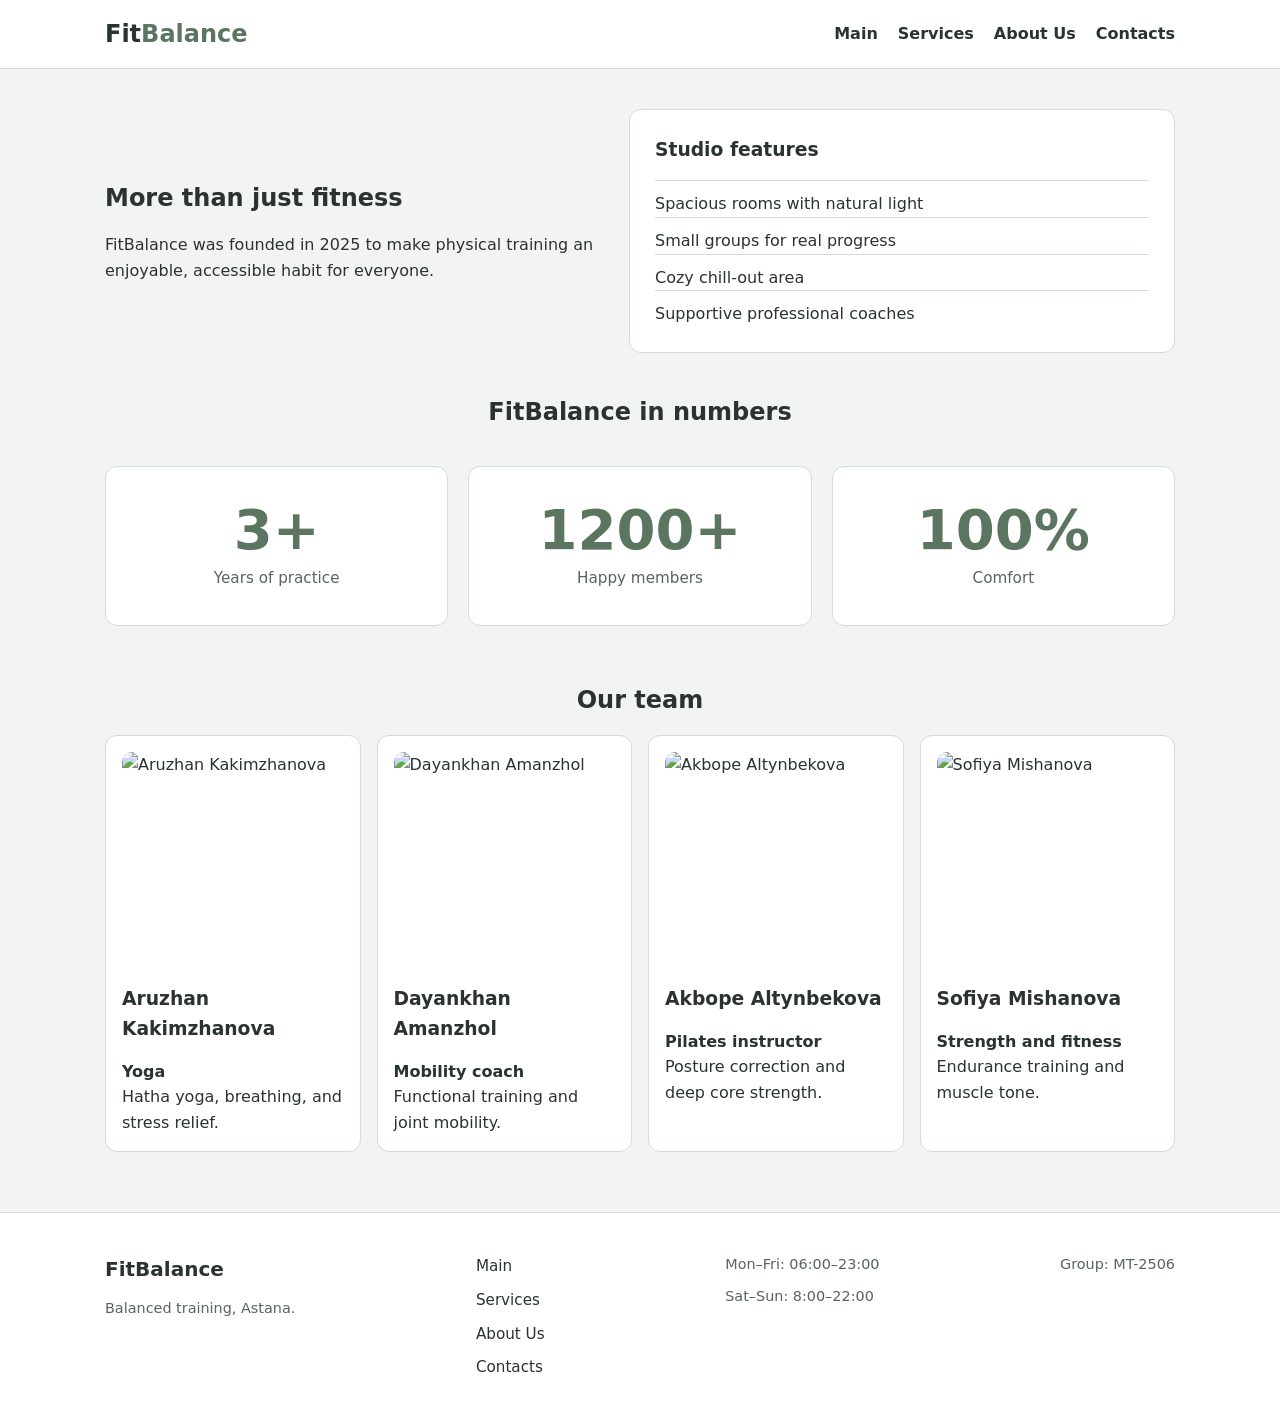
==== group project/about.html @ 88613482 "PLEASE UPDATE YOUR FILES FROM GITHUB" ====
<!DOCTYPE html>
<html lang="en">
<head>
  <meta charset="UTF-8">
  <meta name="viewport" content="width=device-width, initial-scale=1.0">
  <title>About</title>
  <link rel="stylesheet" href="css/style.css">
  <link rel="stylesheet" href="css/responsive.css">
</head>
<body>

  <header>
    <div class="container nav-container">
      <a href="index.html" class="logo">Fit<span>Balance</span></a>
      <ul class="nav-links">
        <li><a href="index.html">Main</a></li>
        <li><a href="services.html">Services</a></li>
        <li><a href="about.html" class="active">About Us</a></li>
        <li><a href="contact.html">Contacts</a></li>
      </ul>
    </div>
  </header>

  <main class="container">
    <section class="hero-grid">
      <div>
        <h1>More than just fitness</h1>
        <p>FitBalance was founded in 2025 to make physical training an enjoyable, accessible habit for everyone.</p>
      </div>
      <div class="card">
        <h3>Studio features</h3>
        <ul>
          <li>Spacious rooms with natural light</li>
          <li>Small groups for real progress</li>
          <li>Cozy chill-out area</li>
          <li>Supportive professional coaches</li>
        </ul>
      </div>
    </section>

    <section>
      <h2>FitBalance in numbers</h2>
      <div class="stats-grid">
        <div class="card">
          <span class="stat-number">3+</span>
          <p>Years of practice</p>
        </div>
        <div class="card">
          <span class="stat-number">1200+</span>
          <p>Happy members</p>
        </div>
        <div class="card">
          <span class="stat-number">100%</span>
          <p>Comfort</p>
        </div>
      </div>
    </section>

    <section>
      <h2>Our team</h2>
      <div class="grid">
        <article class="card">
          <img src="images/aruzhan.jpg" alt="Aruzhan Kakimzhanova" class="img">
          <h3>Aruzhan Kakimzhanova</h3>
          <p><b>Yoga</b></p>
          <p>Hatha yoga, breathing, and stress relief.</p>
        </article>

        <article class="card">
          <img src="images/dayankhan.jpg" alt="Dayankhan Amanzhol" class="img">
          <h3>Dayankhan Amanzhol</h3>
          <p><b>Mobility coach</b></p>
          <p>Functional training and joint mobility.</p>
        </article>

        <article class="card">
          <img src="images/akbope.jpg" alt="Akbope Altynbekova" class="img">
          <h3>Akbope Altynbekova</h3>
          <p><b>Pilates instructor</b></p>
          <p>Posture correction and deep core strength.</p>
        </article>

        <article class="card">
          <img src="images/sofiya.jpg" alt="Sofiya Mishanova" class="img">
          <h3>Sofiya Mishanova</h3>
          <p><b>Strength and fitness</b></p>
          <p>Endurance training and muscle tone.</p>
        </article>
      </div>
    </section>
  </main>

  <footer class="site-footer">
    <div class="site-footer__inner container">
      <div class="site-footer__brand">
        <div class="logo">FitBalance</div>
        <p>Balanced training, Astana.</p>
      </div>

      <div class="site-footer__nav">
        <ul class="nav-links">
          <li><a href="index.html">Main</a></li>
          <li><a href="services.html">Services</a></li>
          <li><a href="about.html" class="active">About Us</a></li>
          <li><a href="contact.html">Contacts</a></li>
        </ul>
      </div>

      <div class="site-footer__hours">
        <p>Mon–Fri: 06:00–23:00</p>
        <p>Sat–Sun: 8:00–22:00</p>
      </div>

      <div class="site-footer__info">
        <p>Group: MT-2506</p>
      </div>
    </div>
  </footer>

</body>
</html>
---- group project/css/style.css ----
:root {
  --primary-green: #5c7561;
  --dark-text: #2B332E;
  --muted-text: #5B635D;
  --light-bg: #F2F4F2;
  --border-color: #D1DDD5;
  --white: #FFFFFF;
  --accent-pink: #f3bac5;
  
  --space-xs: 0.5rem;
  --space-sm: 1rem;
  --space-md: 1.5rem;
  --space-lg: 2rem;
  --space-xl: 3rem;

  --radius-sm: 8px;
  --radius-md: 12px;
  --transition: all 0.3s ease;
  --shadow-hover: 0 4px 12px rgba(0, 0, 0, 0.1);
}

* {
  box-sizing: border-box;
  margin: 0;
  padding: 0;
}

body {
  font-family: system-ui, -apple-system, BlinkMacSystemFont, 'Segoe UI', Roboto, sans-serif;
  background: var(--light-bg);
  color: var(--dark-text);
  line-height: 1.6;
}

.container, main {
  max-width: 1100px;
  margin: 0 auto;
  padding: 0 15px;
}

main {
  margin: 30px auto;
}

section {
  margin-top: 40px;
}

h1, h2, h3 {
  margin-bottom: 15px;
  color: var(--dark-text);
}

h2 {
  text-align: center;
}

.active, .logo span, .stat-number, .hero-number, .hero-label, .section-label {
  color: var(--primary-green);
}

.hero-label, .section-label {
  font-size: 12px;
  font-weight: bold;
}

.section-desc {
  color: var(--muted-text);
  margin-bottom: var(--space-md);
  font-size: 0.95rem;
}

.center-button, .section-heading {
  text-align: center;
  margin: 30px 0;
}

.btn {
  display: inline-block;
  padding: 10px 20px;
  border-radius: var(--radius-sm);
  text-decoration: none;
  font-weight: bold;
  margin-top: 10px;
  transition: var(--transition);
}

.btn-primary {
  background: var(--primary-green);
  color: var(--white);
}

.btn-primary:hover {
  opacity: 0.9;
  transform: translateY(-2px);
}

.btn-secondary, .btn-light {
  background: var(--white);
  color: var(--dark-text);
  border: 1px solid var(--border-color);
}

.btn-secondary:hover, .btn-light:hover {
  background: var(--light-bg);
}

.sr-only {
  position: absolute;
  width: 1px;
  height: 1px;
  padding: 0;
  margin: -1px;
  overflow: hidden;
  clip: rect(0, 0, 0, 0);
  white-space: nowrap;
  border: 0;
}

header {
  background: var(--white);
  border-bottom: 1px solid var(--border-color);
  padding: 15px 0;
}

.nav-container,
.site-header__inner {
  display: flex;
  justify-content: space-between;
  align-items: center;
}

.logo {
  font-size: 24px;
  font-weight: bold;
  text-decoration: none;
  color: var(--dark-text);
}

.nav-links,
.main-nav__list {
  display: flex;
  list-style: none;
  gap: 20px;
  margin: 0;
  padding: 0;
}

.nav-links a,
.main-nav__list a {
  text-decoration: none;
  color: var(--dark-text);
  font-weight: bold;
  transition: var(--transition);
}

.nav-links a:hover,
.main-nav__list a:hover {
  color: var(--primary-green);
}

main .grid,
.catalog__grid,
.grid,
.trainers-grid,
.programs-grid {
  display: grid;
  grid-template-columns: repeat(4, 1fr);
  gap: 16px;
}

.grid-gallery, 
.faq-grid {
  display: grid;
  grid-template-columns: repeat(3, 1fr);
  gap: 20px;
}

.hero-grid, .cta-content {
  display: flex;
  justify-content: space-between;
  align-items: center;
  gap: 30px;
}

.hero-grid > div {
  flex: 1;
}

.hero-grid > div:last-child {
  background: var(--white);
  padding: 25px;
  border-radius: var(--radius-md);
  border: 1px solid var(--border-color);
  text-align: left;
}

.about-content {
  display: flex;
  align-items: center;
  gap: 30px;
}

.about-text {
  flex: 1;
  text-align: left;
}

.about-image {
  flex: 0 0 350px;
}

.stats-grid {
  display: grid;
  grid-template-columns: repeat(3, 1fr);
  gap: 20px;
  margin: 25px 0 45px;
  text-align: center;
}

.stats-grid .card,
.stats-grid > div {
  background: var(--white);
  border: 1px solid var(--border-color);
  border-radius: var(--radius-md);
  padding: 24px 16px;
  display: flex;
  flex-direction: column;
  justify-content: center;
  align-items: center;
  min-height: 110px;
}

.stat-number, .hero-number {
  font-size: 32px;
  font-weight: 800;
  color: var(--dark-text);
  line-height: 1.1;
  margin-bottom: 6px;
}

.stats-grid p, .stats-grid span {
  font-size: 13px;
  color: var(--muted-text);
  margin: 0;
}

.card {
  background: var(--white);
  padding: 16px;
  border-radius: var(--radius-md);
  border: 1px solid var(--border-color);
  display: flex;
  flex-direction: column;
  justify-content: flex-start;
  transition: var(--transition);
}

.card h2, .card h3, .card p, .card .card__coach, .card .card__meta {
  text-align: left;
}

.card ul {
  list-style: none;
}

.card li {
  padding-top: 10px;
  border-top: 1px solid var(--border-color);
}

.card img, .img {
  width: 100%;
  height: 220px;
  object-fit: cover;
  object-position: center;
  border-radius: 10px;
  margin-bottom: 12px;
}

.program-card {
  background: var(--white);
  padding: var(--space-md);
  border-radius: var(--radius-md);
  border: 1px solid var(--border-color);
  border-top: 4px solid var(--primary-green);
  text-align: left;
  transition: var(--transition);
}

.program-card:hover {
  border-top-color: var(--accent-pink);
  transform: translateY(-4px);
  box-shadow: var(--shadow-hover);
}

.program-card h3 {
  color: var(--primary-green);
  font-size: 1.15rem;
  margin-bottom: var(--space-xs);
}

.program-card p {
  color: var(--muted-text);
  font-size: 0.95rem;
}

.gallery-card {
  background: var(--white);
  border-radius: var(--radius-md);
  border: 1px solid var(--border-color);
  padding: 0;
  overflow: hidden;
  transition: var(--transition);
}

.gallery-card:hover {
  transform: translateY(-6px);
  box-shadow: var(--shadow-hover);
  border-color: var(--primary-green);                      
}

.gallery-card img {
  width: 100%;
  height: 220px;
  object-fit: cover;
  display: block;
}

.card-content {
  padding: 15px;
}

.faq-card {
  background: var(--white);
  padding: var(--space-md);
  border-radius: var(--radius-md);
  border: 1px solid var(--border-color);
  border-left: 4px solid var(--primary-green);
  text-align: left;
}

.faq-card h3 {
  color: var(--primary-green);
  font-size: 1.1rem;
  margin-bottom: var(--space-xs);
}

.faq-card p {
  color: var(--muted-text);
  font-size: 0.95rem;
}

.cta {
  background: var(--primary-green);
  color: var(--white);
  padding: 30px;
  border-radius: var(--radius-md);
}

.cta h2, .cta p, .cta .section-label {
  color: var(--white);
}

.schedule__scroll {
  overflow-x: auto;
  border: 1px solid var(--border-color);
  border-radius: var(--radius-md);
  background: var(--white);
  margin-top: 1rem;
}

.schedule__grid {
  width: 100%;
  border-collapse: collapse;
}

.schedule__grid th, .schedule__grid td {
  padding: 12px 16px;
  text-align: left;
  border-bottom: 1px solid var(--border-color);
}

.schedule__grid thead th {
  background: var(--dark-text);
  color: var(--white);
}

.contact-section {
  margin-bottom: var(--space-xl);
}

.flex-contact-container {
  display: flex;
  gap: 30px;
  align-items: flex-start;
}

.info-card, .form-card {
  flex: 1;
  background: var(--white);
  padding: var(--space-lg);
  border-radius: var(--radius-md);
  border: 1px solid var(--border-color);
  text-align: left;
}

.info-card {
  border-top: 6px solid var(--primary-green);
}

.form-card {
  flex: 1.5;
  border-top: 6px solid var(--accent-pink);
}

.info-card h2, .form-card h2 {
  color: var(--primary-green);
  font-size: 1.8rem;
  margin-bottom: var(--space-xs);
}

.info-group {
  margin-top: 15px;
  margin-bottom: var(--space-md);
}

.info-group h3 {
  font-size: 1.05rem;
  color: var(--primary-green);
  margin-bottom: 0.3rem;
}

.info-group p {
  color: var(--dark-text);
  font-size: 0.95rem;
}

.social-links {
  display: flex;
  flex-wrap: wrap;
  gap: 10px;
  margin-top: 10px;
}

.social-btn {
  display: inline-block;
  padding: 8px 14px;
  border-radius: var(--radius-sm);
  text-decoration: none;
  font-size: 13px;
  font-weight: bold;
  color: var(--white);
  transition: var(--transition);
}

.social-btn.whatsapp { background-color: #85dcb0; }
.social-btn.telegram { background-color: #80c0e8; }
.social-btn.instagram { background-color: #e59bb0; }

.social-btn:hover, .social-btn:focus {
  opacity: 0.85;
  transform: translateY(-2px);
  outline: none;
}

.booking-form {
  display: flex;
  flex-direction: column;
  gap: 15px;
  margin-top: 15px;
}

.form-row {
  display: flex;
  gap: 15px;
}

.form-group {
  flex: 1;
  display: flex;
  flex-direction: column;
  gap: 5px;
}

.form-group label {
  font-size: 13px;
  font-weight: bold;
  color: var(--dark-text);
}

.form-group input,
.form-group select,
.form-group textarea {
  width: 100%;
  padding: 10px 12px;
  border-radius: var(--radius-sm);
  border: 1px solid var(--border-color);
  background: var(--white);
  font-family: inherit;
  font-size: 14px;
  color: var(--dark-text);
  transition: var(--transition);
}

.form-group input:focus,
.form-group select:focus,
.form-group textarea:focus {
  outline: none;
  border-color: var(--primary-green);
  box-shadow: 0 0 0 3px rgba(74, 93, 78, 0.2);
}

textarea {
  resize: vertical;
}

.btn-submit {
  padding: 12px var(--space-lg);
  border-radius: var(--radius-sm);
  border: none;
  font-weight: bold;
  cursor: pointer;
  margin-top: 10px;
  background: var(--primary-green);
  color: var(--white);
  transition: var(--transition);
  align-self: flex-start;
}

.btn-submit:hover, .btn-submit:focus {
  background-color: var(--accent-pink);
  box-shadow: var(--shadow-hover);
  outline: none;
}

.site-footer {
  background-color: var(--white);
  border-top: 1px solid var(--border-color);
  padding-top: 2.5rem;
  margin-top: 60px;
}

.site-footer__inner {
  max-width: 1100px;
  margin: 0 auto;
  padding: 0 15px 1.5rem;
  display: flex;
  justify-content: space-between;
  align-items: flex-start;
  text-align: left;
  gap: 30px;
  flex-wrap: wrap;
}

.site-footer__brand,
.site-footer__nav,
.site-footer__hours,
.site-footer__info {
  display: flex;
  flex-direction: column;
  gap: 8px;
}

.site-footer__brand .logo {
  font-size: 1.25rem;
  font-weight: bold;
  margin-bottom: 0.25rem;
}

.site-footer__brand p,
.site-footer__hours p,
.site-footer p {
  margin: 0;
  font-size: 0.9rem;
  color: var(--muted-text);
}

.site-footer__nav ul {
  list-style: none;
  padding: 0;
  margin: 0;
  display: flex;
  flex-direction: column;
  gap: 0.5rem;
}

.site-footer a {
  text-decoration: none;
  color: var(--dark-text);
  font-size: 0.95rem;
  font-weight: 500;
  transition: var(--transition);
}

.site-footer a:hover {
  color: var(--primary-green);
  text-decoration: underline;
}

.group-tag {
  font-weight: 600;
  color: var(--accent-pink);
}

.site-footer__copy {
  text-align: center;
  font-size: 0.85rem;
  color: var(--muted-text);
  border-top: 1px solid var(--border-color);
  padding: 1rem 15px;
  margin: 0;
}


.section-desc {
  text-align: center !important;
  margin-left: auto !important;
  margin-right: auto !important;
  max-width: 700px; 
}

.section-heading {
  text-align: center;
  display: flex;
  flex-direction: column;
  align-items: center;
}

.page-title,
.gallery-section,
.extra-sections,
.faq-section {
  text-align: center;
}


.subtitle {
  text-align: center !important;
  margin: 0 auto 30px auto !important; 
  max-width: 600px;
  font-size: 0.95rem;
  line-height: 1.5;
  color: var(--muted-text, #5B635D);
}

.banner {
  background: none;
  background-color: transparent;
  padding: 0;
  border: none;
  box-shadow: none;
  margin: 20px 0 30px 0;
  width: 100%;
}

.banner img {
  width: 100%;
  height: auto;
  max-height: 380px;
  object-fit: cover;
  object-position: center;
  border-radius: var(--radius-md, 12px);
  display: block;
}

.about-content {
  display: flex;
  align-items: flex-start;
  gap: 30px;
  margin: 30px 0;
}

.about-image {
  flex: 0 0 350px;
  height: 240px;
  overflow: hidden;
  border-radius: var(--radius-md);
}

.about-image img {
  width: 100%;
  height: 100%;
  object-fit: cover;
  object-position: center;
  border-radius: var(--radius-md);
  margin-bottom: 0;
}

.about-text {
  flex: 1;
  display: flex;
  flex-direction: column;
  justify-content: flex-start;
  text-align: left;
}

.about-text .section-label {
  margin-bottom: 8px;
}

.about-text h2 {
  text-align: left;
  margin-top: 0;
  margin-bottom: 12px;
}

.schedule__intro {
  text-align: center;
  margin: 40px auto 25px auto;
  max-width: 700px;
}

.schedule__intro h2 {
  font-size: 2rem;
  font-weight: 700;
  margin-bottom: 10px;
  color: var(--dark-text);
  text-align: center;
}

.schedule__intro p {
  color: var(--muted-text);
  font-size: 0.95rem;
  line-height: 1.5;
  margin: 0 auto;
}

.page-intro {
  text-align: center;
  margin: 40px auto 30px auto;
}

.page-intro__inner {
  max-width: 700px;
  margin: 0 auto;
}

.page-intro .eyebrow {
  color: var(--primary-green);
  font-size: 13px;
  font-weight: bold;
  text-transform: uppercase;
  letter-spacing: 0.5px;
  margin-bottom: 8px;
}

.page-intro h1 {
  font-size: 2.2rem;
  font-weight: 800;
  margin-bottom: 12px;
  color: var(--dark-text);
}

.page-intro__lede {
  color: var(--muted-text);
  font-size: 1rem;
  line-height: 1.5;
  margin: 0 auto;
}

.stats-grid {
  display: grid;
  grid-template-columns: repeat(3, 1fr);
  gap: 20px;
  margin: 35px 0 55px;
  text-align: center;
}

.stats-grid .card,
.stats-grid > div {
  background: var(--white);
  border: 1px solid var(--border-color);
  border-radius: var(--radius-md);
  padding: 35px 20px;
  display: flex;
  flex-direction: column;
  justify-content: center;
  align-items: center;
  min-height: 140px;
  transition: var(--transition);
}

.stats-grid .card:hover,
.stats-grid > div:hover {
  border-color: var(--primary-green);
  transform: translateY(-3px);
  box-shadow: var(--shadow-hover);
}

.stats-grid .stat-number {
  color: var(--primary-green);
  font-size: 3.5rem;
  font-weight: 800;
  line-height: 1;
  margin-bottom: 8px;
}

.stats-grid p,
.stats-grid span {
  color: var(--muted-text);
  font-size: 0.95rem;
  font-weight: 500;
  margin: 0;
}
---- group project/css/responsive.css ----
@media (max-width: 992px) {
  main .grid,
  .catalog__grid,
  .grid,
  .trainers-grid,
  .programs-grid,
  .grid-gallery,
  .faq-grid {
    grid-template-columns: repeat(2, 1fr) !important;
    gap: 16px;
  }

  .hero-grid,
  .about-content,
  .flex-contact-container,
  .cta-content {
    flex-direction: column !important;
    gap: 24px;
  }

  .about-image,
  .hero-grid > div {
    width: 100% !important;
    flex: none !important;
  }
}

@media (max-width: 600px) {
  html, body {
    overflow-x: hidden !important;
    max-width: 100vw;
  }

  .container, main {
    padding: 0 16px !important;
  }

  header {
    padding: 12px 0 !important;
  }

  .nav-container,
  .site-header__inner {
    flex-direction: column !important;
    align-items: center !important;
    gap: 12px !important;
    width: 100% !important;
  }

  .nav-links,
  .main-nav__list {
    flex-wrap: wrap !important;
    justify-content: center !important;
    gap: 8px 14px !important;
    width: 100% !important;
    padding: 0 !important;
  }

  .nav-links a,
  .main-nav__list a {
    font-size: 0.85rem !important;
  }

  .hero-grid,
  .about-content {
    display: flex !important;
    flex-direction: column !important;
    gap: 20px !important;
    width: 100% !important;
  }

  .hero-grid > div,
  .about-text,
  .about-image {
    width: 100% !important;
    max-width: 100% !important;
    box-sizing: border-box !important;
  }

  h1, .page-intro h1 {
    font-size: 1.6rem !important;
    line-height: 1.25 !important;
  }

  h2, .schedule__intro h2 {
    font-size: 1.35rem !important;
  }

  main .grid,
  .catalog__grid,
  .grid,
  .trainers-grid,
  .programs-grid,
  .grid-gallery,
  .faq-grid,
  .stats-grid {
    grid-template-columns: 1fr !important;
    gap: 16px !important;
  }

  .stats-grid .stat-number {
    font-size: 2.2rem !important;
  }

  .stats-grid .card,
  .stats-grid > div {
    padding: 20px 12px !important;
    min-height: auto !important;
  }

  .schedule__scroll {
    overflow-x: auto !important;
    -webkit-overflow-scrolling: touch;
    margin: 0 -16px !important;
    border-radius: 0 !important;
    border-left: none !important;
    border-right: none !important;
  }

  .schedule__grid {
    min-width: 500px !important;
  }

  .form-row {
    flex-direction: column !important;
    gap: 12px !important;
  }

  .btn, .btn-submit {
    width: 100% !important;
    text-align: center !important;
    box-sizing: border-box !important;
  }

  .site-footer__inner {
    flex-direction: column !important;
    gap: 20px !important;
    text-align: center !important;
  }

  .site-footer__brand,
  .site-footer__nav,
  .site-footer__hours,
  .site-footer__info {
    align-items: center !important;
  }
}
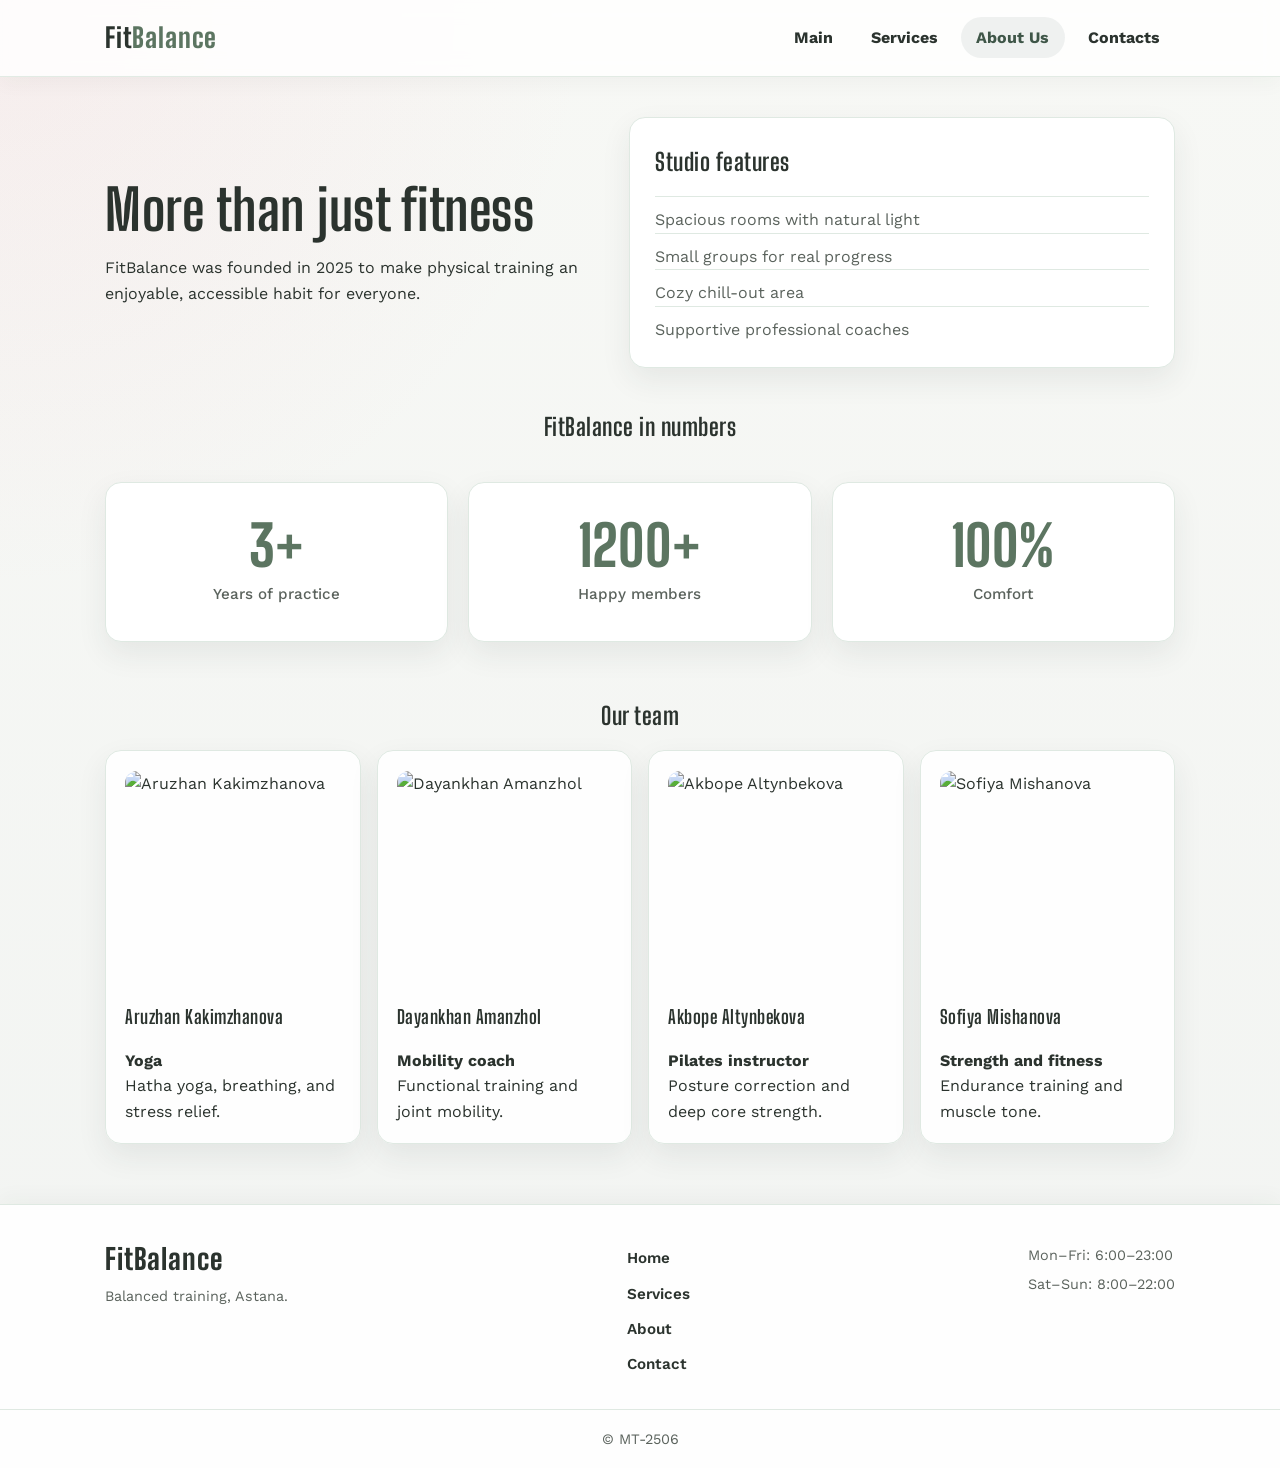
==== commit 1ae17d7f: "поиспрвляла css, добавила выдвижные плашки на вопрос ответ, поправила адаптивность и подвал/меню, по" ====
--- a/group project/about.html
+++ b/group project/about.html
@@ -12,12 +12,14 @@
   <header>
     <div class="container nav-container">
       <a href="index.html" class="logo">Fit<span>Balance</span></a>
-      <ul class="nav-links">
-        <li><a href="index.html">Main</a></li>
-        <li><a href="services.html">Services</a></li>
-        <li><a href="about.html" class="active">About Us</a></li>
-        <li><a href="contact.html">Contacts</a></li>
-      </ul>
+      <nav aria-label="Main navigation">
+        <ul class="nav-links">
+          <li><a href="index.html">Main</a></li>
+          <li><a href="services.html">Services</a></li>
+          <li><a href="about.html" class="active">About Us</a></li>
+          <li><a href="contact.html">Contacts</a></li>
+        </ul>
+      </nav>
     </div>
   </header>
 
@@ -28,7 +30,7 @@
         <p>FitBalance was founded in 2025 to make physical training an enjoyable, accessible habit for everyone.</p>
       </div>
       <div class="card">
-        <h3>Studio features</h3>
+        <h2>Studio features</h2>
         <ul>
           <li>Spacious rooms with natural light</li>
           <li>Small groups for real progress</li>
@@ -90,32 +92,29 @@
     </section>
   </main>
 
-  <footer class="site-footer">
-    <div class="site-footer__inner container">
-      <div class="site-footer__brand">
-        <div class="logo">FitBalance</div>
-        <p>Balanced training, Astana.</p>
-      </div>
+ <footer class="site-footer">
+  <div class="site-footer__inner">
+    <div class="site-footer__brand">
+      <a href="index.html" class="logo">FitBalance</a>
+      <p>Balanced training, Astana.</p>
+    </div>
 
-      <div class="site-footer__nav">
-        <ul class="nav-links">
-          <li><a href="index.html">Main</a></li>
-          <li><a href="services.html">Services</a></li>
-          <li><a href="about.html" class="active">About Us</a></li>
-          <li><a href="contact.html">Contacts</a></li>
-        </ul>
-      </div>
+    <nav class="site-footer__nav" aria-label="Footer Navigation">
+      <ul>
+        <li><a href="index.html">Home</a></li>
+        <li><a href="services.html">Services</a></li>
+        <li><a href="about.html">About</a></li>
+        <li><a href="contact.html">Contact</a></li>
+      </ul>
+    </nav>
 
-      <div class="site-footer__hours">
-        <p>Mon–Fri: 06:00–23:00</p>
-        <p>Sat–Sun: 8:00–22:00</p>
-      </div>
+    <div class="site-footer__hours">
+      <p>Mon–Fri: 6:00–23:00</p>
+      <p>Sat–Sun: 8:00–22:00</p>
+    </div>
+  </div>
 
-      <div class="site-footer__info">
-        <p>Group: MT-2506</p>
-      </div>
-    </div>
-  </footer>
-
+  <p class="site-footer__copy">&copy; MT-2506 </p>
+</footer>
 </body>
 </html>
--- a/group project/css/style.css
+++ b/group project/css/style.css
@@ -1,22 +1,32 @@
+@import url('https://fonts.googleapis.com/css2?family=Big+Shoulders+Display:wght@600;700;800&family=Work+Sans:wght@400;500;600&display=swap');
+
 :root {
   --primary-green: #5c7561;
+  --primary-green-dark: #3f5648;
   --dark-text: #2B332E;
   --muted-text: #5B635D;
   --light-bg: #F2F4F2;
-  --border-color: #D1DDD5;
+  --soft-bg: #f7f8f5;
+  --border-color: #dfe9e2;
   --white: #FFFFFF;
   --accent-pink: #f3bac5;
-  
+  --accent-pink-deep: #e799ab;
+
   --space-xs: 0.5rem;
   --space-sm: 1rem;
   --space-md: 1.5rem;
   --space-lg: 2rem;
   --space-xl: 3rem;
 
-  --radius-sm: 8px;
-  --radius-md: 12px;
+  --radius-sm: 10px;
+  --radius-md: 16px;
+  --radius-lg: 24px;
   --transition: all 0.3s ease;
-  --shadow-hover: 0 4px 12px rgba(0, 0, 0, 0.1);
+  --shadow-soft: 0 12px 30px rgba(43, 51, 46, 0.08);
+  --shadow-hover: 0 16px 32px rgba(43, 51, 46, 0.12);
+
+  --font-heading: 'Big Shoulders Display', cursive, sans-serif;
+  --font-body: 'Work Sans', sans-serif;
 }
 
 * {
@@ -25,11 +35,19 @@
   padding: 0;
 }
 
+html {
+  scroll-behavior: smooth;
+}
+
 body {
-  font-family: system-ui, -apple-system, BlinkMacSystemFont, 'Segoe UI', Roboto, sans-serif;
-  background: var(--light-bg);
+  font-family: var(--font-body);
+  background:
+    radial-gradient(circle at top left, rgba(243, 186, 197, 0.18), transparent 30%),
+    linear-gradient(180deg, var(--soft-bg) 0%, var(--light-bg) 100%);
   color: var(--dark-text);
   line-height: 1.6;
+  -webkit-font-smoothing: antialiased;
+  text-rendering: optimizeLegibility;
 }
 
 .container, main {
@@ -46,9 +64,16 @@
   margin-top: 40px;
 }
 
-h1, h2, h3 {
+h1, h2, h3, h4, h5, h6 {
+  font-family: var(--font-heading);
+  letter-spacing: 0.5px;
   margin-bottom: 15px;
   color: var(--dark-text);
+}
+
+h1 {
+  font-size: clamp(2rem, 5vw, 3.5rem);
+  line-height: 1.1;
 }
 
 h2 {
@@ -77,32 +102,39 @@
 
 .btn {
   display: inline-block;
-  padding: 10px 20px;
-  border-radius: var(--radius-sm);
+  padding: 0.85rem 1.55rem;
+  border-radius: 999px;
   text-decoration: none;
-  font-weight: bold;
+  font-weight: 700;
   margin-top: 10px;
   transition: var(--transition);
+  letter-spacing: 0.02em;
+  box-shadow: 0 8px 18px rgba(92, 117, 97, 0.12);
 }
 
 .btn-primary {
-  background: var(--primary-green);
+  background: linear-gradient(135deg, var(--primary-green) 0%, var(--primary-green-dark) 100%);
   color: var(--white);
 }
 
-.btn-primary:hover {
-  opacity: 0.9;
+.btn-primary:hover,
+.btn-primary:focus {
   transform: translateY(-2px);
+  box-shadow: 0 14px 28px rgba(92, 117, 97, 0.18);
 }
 
 .btn-secondary, .btn-light {
-  background: var(--white);
-  color: var(--dark-text);
-  border: 1px solid var(--border-color);
-}
-
-.btn-secondary:hover, .btn-light:hover {
-  background: var(--light-bg);
+  background: rgba(255, 255, 255, 0.82);
+  color: var(--dark-text);
+  border: 1px solid var(--border-color);
+  backdrop-filter: blur(4px);
+}
+
+.btn-secondary:hover, .btn-light:hover,
+.btn-secondary:focus, .btn-light:focus {
+  background: var(--white);
+  border-color: var(--primary-green);
+  transform: translateY(-2px);
 }
 
 .sr-only {
@@ -118,9 +150,14 @@
 }
 
 header {
-  background: var(--white);
-  border-bottom: 1px solid var(--border-color);
-  padding: 15px 0;
+  position: sticky;
+  top: 0;
+  z-index: 20;
+  background: rgba(255, 255, 255, 0.82);
+  backdrop-filter: blur(10px);
+  border-bottom: 1px solid rgba(223, 233, 226, 0.9);
+  box-shadow: 0 8px 18px rgba(43, 51, 46, 0.03);
+  padding: 1rem 0;
 }
 
 .nav-container,
@@ -131,17 +168,23 @@
 }
 
 .logo {
-  font-size: 24px;
-  font-weight: bold;
+  font-family: var(--font-heading);
+  font-size: clamp(1.7rem, 2vw, 2.2rem);
+  font-weight: 800;
   text-decoration: none;
   color: var(--dark-text);
+  letter-spacing: 0.03em;
+}
+
+.logo span {
+  color: var(--primary-green);
 }
 
 .nav-links,
 .main-nav__list {
   display: flex;
   list-style: none;
-  gap: 20px;
+  gap: 0.5rem;
   margin: 0;
   padding: 0;
 }
@@ -150,13 +193,18 @@
 .main-nav__list a {
   text-decoration: none;
   color: var(--dark-text);
-  font-weight: bold;
-  transition: var(--transition);
+  font-weight: 700;
+  transition: var(--transition);
+  padding: 0.7rem 0.95rem;
+  border-radius: 999px;
 }
 
 .nav-links a:hover,
-.main-nav__list a:hover {
-  color: var(--primary-green);
+.main-nav__list a:hover,
+.nav-links a.active,
+.main-nav__list a.active {
+  color: var(--primary-green-dark);
+  background: rgba(92, 117, 97, 0.09);
 }
 
 main .grid,
@@ -169,6 +217,10 @@
   gap: 16px;
 }
 
+.catalog__grid {
+  grid-template-columns: repeat(3, minmax(0, 1fr));
+}
+
 .grid-gallery, 
 .faq-grid {
   display: grid;
@@ -214,7 +266,7 @@
   display: grid;
   grid-template-columns: repeat(3, 1fr);
   gap: 20px;
-  margin: 25px 0 45px;
+  margin: 35px 0 55px;
   text-align: center;
 }
 
@@ -223,37 +275,54 @@
   background: var(--white);
   border: 1px solid var(--border-color);
   border-radius: var(--radius-md);
-  padding: 24px 16px;
+  padding: 35px 20px;
   display: flex;
   flex-direction: column;
   justify-content: center;
   align-items: center;
-  min-height: 110px;
-}
-
-.stat-number, .hero-number {
-  font-size: 32px;
+  min-height: 140px;
+  transition: var(--transition);
+}
+
+.stats-grid .card:hover,
+.stats-grid > div:hover {
+  border-color: var(--primary-green);
+  transform: translateY(-3px);
+  box-shadow: var(--shadow-hover);
+}
+
+.stats-grid .stat-number {
+  font-family: var(--font-heading);
+  color: var(--primary-green);
+  font-size: 3.5rem;
   font-weight: 800;
-  color: var(--dark-text);
-  line-height: 1.1;
-  margin-bottom: 6px;
-}
-
-.stats-grid p, .stats-grid span {
-  font-size: 13px;
+  line-height: 1;
+  margin-bottom: 8px;
+}
+
+.stats-grid p,
+.stats-grid span {
   color: var(--muted-text);
+  font-size: 0.95rem;
+  font-weight: 500;
   margin: 0;
 }
 
 .card {
-  background: var(--white);
-  padding: 16px;
+  background: rgba(255, 255, 255, 0.92);
+  padding: 1.2rem;
   border-radius: var(--radius-md);
   border: 1px solid var(--border-color);
   display: flex;
   flex-direction: column;
   justify-content: flex-start;
   transition: var(--transition);
+  box-shadow: var(--shadow-soft);
+}
+
+.card:hover {
+  box-shadow: var(--shadow-hover);
+  transform: translateY(-3px);
 }
 
 .card h2, .card h3, .card p, .card .card__coach, .card .card__meta {
@@ -267,6 +336,7 @@
 .card li {
   padding-top: 10px;
   border-top: 1px solid var(--border-color);
+  color: var(--muted-text);
 }
 
 .card img, .img {
@@ -274,7 +344,7 @@
   height: 220px;
   object-fit: cover;
   object-position: center;
-  border-radius: 10px;
+  border-radius: 12px;
   margin-bottom: 12px;
 }
 
@@ -312,12 +382,13 @@
   padding: 0;
   overflow: hidden;
   transition: var(--transition);
+  box-shadow: var(--shadow-soft);
 }
 
 .gallery-card:hover {
   transform: translateY(-6px);
   box-shadow: var(--shadow-hover);
-  border-color: var(--primary-green);                      
+  border-color: var(--primary-green);
 }
 
 .gallery-card img {
@@ -340,9 +411,18 @@
   text-align: left;
 }
 
-.faq-card h3 {
+.faq-card summary {
   color: var(--primary-green);
   font-size: 1.1rem;
+  font-weight: 700;
+  cursor: pointer;
+}
+
+.faq-card summary::marker {
+  color: var(--accent-pink-deep);
+}
+
+.faq-card[open] summary {
   margin-bottom: var(--space-xs);
 }
 
@@ -351,11 +431,29 @@
   font-size: 0.95rem;
 }
 
+.demo-notice {
+  padding: var(--space-md);
+  border: 1px solid var(--primary-green);
+  border-left: 6px solid var(--primary-green);
+  border-radius: var(--radius-md);
+  background: var(--white);
+  color: var(--dark-text);
+  font-weight: 700;
+  box-shadow: var(--shadow-soft);
+}
+
+.demo-result {
+  max-width: 720px;
+  margin: 0 auto;
+  text-align: center;
+}
+
 .cta {
-  background: var(--primary-green);
+  background: linear-gradient(135deg, var(--primary-green) 0%, var(--primary-green-dark) 100%);
   color: var(--white);
-  padding: 30px;
-  border-radius: var(--radius-md);
+  padding: 2.2rem;
+  border-radius: var(--radius-lg);
+  box-shadow: 0 20px 35px rgba(92, 117, 97, 0.18);
 }
 
 .cta h2, .cta p, .cta .section-label {
@@ -382,6 +480,7 @@
 }
 
 .schedule__grid thead th {
+  font-family: var(--font-heading);
   background: var(--dark-text);
   color: var(--white);
 }
@@ -493,10 +592,10 @@
 .form-group select,
 .form-group textarea {
   width: 100%;
-  padding: 10px 12px;
-  border-radius: var(--radius-sm);
-  border: 1px solid var(--border-color);
-  background: var(--white);
+  padding: 0.9rem 0.95rem;
+  border-radius: 12px;
+  border: 1px solid var(--border-color);
+  background: var(--soft-bg);
   font-family: inherit;
   font-size: 14px;
   color: var(--dark-text);
@@ -508,7 +607,8 @@
 .form-group textarea:focus {
   outline: none;
   border-color: var(--primary-green);
-  box-shadow: 0 0 0 3px rgba(74, 93, 78, 0.2);
+  box-shadow: 0 0 0 4px rgba(92, 117, 97, 0.12);
+  background: var(--white);
 }
 
 textarea {
@@ -516,35 +616,37 @@
 }
 
 .btn-submit {
-  padding: 12px var(--space-lg);
-  border-radius: var(--radius-sm);
+  padding: 0.9rem 1.5rem;
+  border-radius: 999px;
   border: none;
-  font-weight: bold;
+  font-weight: 700;
   cursor: pointer;
   margin-top: 10px;
-  background: var(--primary-green);
+  background: linear-gradient(135deg, var(--primary-green) 0%, var(--primary-green-dark) 100%);
   color: var(--white);
   transition: var(--transition);
   align-self: flex-start;
+  box-shadow: 0 12px 24px rgba(92, 117, 97, 0.12);
 }
 
 .btn-submit:hover, .btn-submit:focus {
-  background-color: var(--accent-pink);
+  background: linear-gradient(135deg, var(--accent-pink-deep) 0%, var(--primary-green) 100%);
   box-shadow: var(--shadow-hover);
   outline: none;
 }
 
 .site-footer {
-  background-color: var(--white);
+  background: rgba(255, 255, 255, 0.9);
   border-top: 1px solid var(--border-color);
   padding-top: 2.5rem;
   margin-top: 60px;
+  box-shadow: 0 -8px 18px rgba(43, 51, 46, 0.03);
 }
 
 .site-footer__inner {
   max-width: 1100px;
   margin: 0 auto;
-  padding: 0 15px 1.5rem;
+  padding: 0 15px 2rem;
   display: flex;
   justify-content: space-between;
   align-items: flex-start;
@@ -563,8 +665,11 @@
 }
 
 .site-footer__brand .logo {
-  font-size: 1.25rem;
-  font-weight: bold;
+  font-family: var(--font-heading);
+  font-size: 1.8rem;
+  font-weight: 800;
+  color: var(--dark-text);
+  line-height: 1;
   margin-bottom: 0.25rem;
 }
 
@@ -574,6 +679,7 @@
   margin: 0;
   font-size: 0.9rem;
   color: var(--muted-text);
+  line-height: 1.4;
 }
 
 .site-footer__nav ul {
@@ -582,20 +688,19 @@
   margin: 0;
   display: flex;
   flex-direction: column;
-  gap: 0.5rem;
+  gap: 0.6rem;
 }
 
 .site-footer a {
   text-decoration: none;
   color: var(--dark-text);
   font-size: 0.95rem;
-  font-weight: 500;
+  font-weight: 600;
   transition: var(--transition);
 }
 
 .site-footer a:hover {
   color: var(--primary-green);
-  text-decoration: underline;
 }
 
 .group-tag {
@@ -608,10 +713,9 @@
   font-size: 0.85rem;
   color: var(--muted-text);
   border-top: 1px solid var(--border-color);
-  padding: 1rem 15px;
+  padding: 1.2rem 15px;
   margin: 0;
 }
-
 
 .section-desc {
   text-align: center !important;
@@ -633,7 +737,6 @@
 .faq-section {
   text-align: center;
 }
-
 
 .subtitle {
   text-align: center !important;
@@ -652,39 +755,45 @@
   box-shadow: none;
   margin: 20px 0 30px 0;
   width: 100%;
-}
-
-.banner img {
-  width: 100%;
-  height: auto;
-  max-height: 380px;
-  object-fit: cover;
-  object-position: center;
-  border-radius: var(--radius-md, 12px);
-  display: block;
-}
-
-.about-content {
-  display: flex;
-  align-items: flex-start;
-  gap: 30px;
-  margin: 30px 0;
-}
-
-.about-image {
-  flex: 0 0 350px;
-  height: 240px;
+  min-width: 0;
+  aspect-ratio: 3 / 2;
   overflow: hidden;
   border-radius: var(--radius-md);
 }
 
+.hero-grid > div.banner {
+  background: none;
+  padding: 0;
+  border: 0;
+  border-radius: 0;
+  text-align: initial;
+}
+
+.banner img,
 .about-image img {
   width: 100%;
   height: 100%;
   object-fit: cover;
   object-position: center;
-  border-radius: var(--radius-md);
+  border: 0;
+  border-radius: var(--radius-md);
+  display: block;
   margin-bottom: 0;
+}
+
+.about-content {
+  display: flex;
+  align-items: flex-start;
+  gap: 30px;
+  margin: 30px 0;
+}
+
+.about-image {
+  flex: 1 1 0;
+  min-width: 0;
+  aspect-ratio: 3 / 2;
+  overflow: hidden;
+  border-radius: var(--radius-md);
 }
 
 .about-text {
@@ -757,49 +866,4 @@
   font-size: 1rem;
   line-height: 1.5;
   margin: 0 auto;
-}
-
-.stats-grid {
-  display: grid;
-  grid-template-columns: repeat(3, 1fr);
-  gap: 20px;
-  margin: 35px 0 55px;
-  text-align: center;
-}
-
-.stats-grid .card,
-.stats-grid > div {
-  background: var(--white);
-  border: 1px solid var(--border-color);
-  border-radius: var(--radius-md);
-  padding: 35px 20px;
-  display: flex;
-  flex-direction: column;
-  justify-content: center;
-  align-items: center;
-  min-height: 140px;
-  transition: var(--transition);
-}
-
-.stats-grid .card:hover,
-.stats-grid > div:hover {
-  border-color: var(--primary-green);
-  transform: translateY(-3px);
-  box-shadow: var(--shadow-hover);
-}
-
-.stats-grid .stat-number {
-  color: var(--primary-green);
-  font-size: 3.5rem;
-  font-weight: 800;
-  line-height: 1;
-  margin-bottom: 8px;
-}
-
-.stats-grid p,
-.stats-grid span {
-  color: var(--muted-text);
-  font-size: 0.95rem;
-  font-weight: 500;
-  margin: 0;
 }
--- a/group project/css/responsive.css
+++ b/group project/css/responsive.css
@@ -1,3 +1,18 @@
+img {
+  display: block;
+  max-width: 100%;
+}
+
+.grid > *,
+.catalog__grid > *,
+.trainers-grid > *,
+.programs-grid > *,
+.grid-gallery > *,
+.faq-grid > *,
+.stats-grid > * {
+  min-width: 0;
+}
+
 @media (max-width: 992px) {
   main .grid,
   .catalog__grid,
@@ -5,8 +20,9 @@
   .trainers-grid,
   .programs-grid,
   .grid-gallery,
-  .faq-grid {
-    grid-template-columns: repeat(2, 1fr) !important;
+  .faq-grid,
+  .stats-grid {
+    grid-template-columns: repeat(2, minmax(0, 1fr));
     gap: 16px;
   }
 
@@ -14,76 +30,69 @@
   .about-content,
   .flex-contact-container,
   .cta-content {
-    flex-direction: column !important;
+    flex-direction: column;
+    align-items: stretch;
     gap: 24px;
   }
 
-  .about-image,
-  .hero-grid > div {
-    width: 100% !important;
-    flex: none !important;
+  .hero-grid > div,
+  .about-image {
+    width: 100%;
+    max-width: 100%;
+    min-width: 0;
+    flex: 1 1 auto;
   }
 }
 
 @media (max-width: 600px) {
-  html, body {
-    overflow-x: hidden !important;
-    max-width: 100vw;
-  }
-
-  .container, main {
-    padding: 0 16px !important;
+  .container,
+  main {
+    padding-inline: 16px;
   }
 
   header {
-    padding: 12px 0 !important;
+    padding: 12px 0;
   }
 
   .nav-container,
   .site-header__inner {
-    flex-direction: column !important;
-    align-items: center !important;
-    gap: 12px !important;
-    width: 100% !important;
+    width: 100%;
+    flex-direction: column;
+    align-items: center;
+    gap: 12px;
   }
 
   .nav-links,
   .main-nav__list {
-    flex-wrap: wrap !important;
-    justify-content: center !important;
-    gap: 8px 14px !important;
-    width: 100% !important;
-    padding: 0 !important;
+    width: 100%;
+    flex-wrap: wrap;
+    justify-content: center;
+    gap: 8px 14px;
   }
 
   .nav-links a,
   .main-nav__list a {
-    font-size: 0.85rem !important;
+    font-size: 0.85rem;
   }
 
   .hero-grid,
   .about-content {
-    display: flex !important;
-    flex-direction: column !important;
-    gap: 20px !important;
-    width: 100% !important;
+    width: 100%;
+    flex-direction: column;
+    gap: 20px;
   }
 
   .hero-grid > div,
   .about-text,
   .about-image {
-    width: 100% !important;
-    max-width: 100% !important;
-    box-sizing: border-box !important;
+    width: 100%;
+    max-width: 100%;
+    min-width: 0;
   }
 
-  h1, .page-intro h1 {
-    font-size: 1.6rem !important;
-    line-height: 1.25 !important;
-  }
-
-  h2, .schedule__intro h2 {
-    font-size: 1.35rem !important;
+  h2,
+  .schedule__intro h2 {
+    font-size: 1.35rem;
   }
 
   main .grid,
@@ -94,54 +103,54 @@
   .grid-gallery,
   .faq-grid,
   .stats-grid {
-    grid-template-columns: 1fr !important;
-    gap: 16px !important;
+    grid-template-columns: minmax(0, 1fr);
+    gap: 16px;
   }
 
   .stats-grid .stat-number {
-    font-size: 2.2rem !important;
+    font-size: 2.2rem;
   }
 
   .stats-grid .card,
   .stats-grid > div {
-    padding: 20px 12px !important;
-    min-height: auto !important;
+    min-height: auto;
+    padding: 20px 12px;
   }
 
   .schedule__scroll {
-    overflow-x: auto !important;
+    margin-inline: -16px;
+    overflow-x: auto;
     -webkit-overflow-scrolling: touch;
-    margin: 0 -16px !important;
-    border-radius: 0 !important;
-    border-left: none !important;
-    border-right: none !important;
+    border-right: 0;
+    border-left: 0;
+    border-radius: 0;
   }
 
   .schedule__grid {
-    min-width: 500px !important;
+    min-width: 500px;
   }
 
   .form-row {
-    flex-direction: column !important;
-    gap: 12px !important;
+    flex-direction: column;
+    gap: 12px;
   }
 
-  .btn, .btn-submit {
-    width: 100% !important;
-    text-align: center !important;
-    box-sizing: border-box !important;
+  .btn,
+  .btn-submit {
+    width: 100%;
+    text-align: center;
   }
 
   .site-footer__inner {
-    flex-direction: column !important;
-    gap: 20px !important;
-    text-align: center !important;
+    flex-direction: column;
+    gap: 20px;
+    text-align: center;
   }
 
   .site-footer__brand,
   .site-footer__nav,
   .site-footer__hours,
   .site-footer__info {
-    align-items: center !important;
+    align-items: center;
   }
-}+}
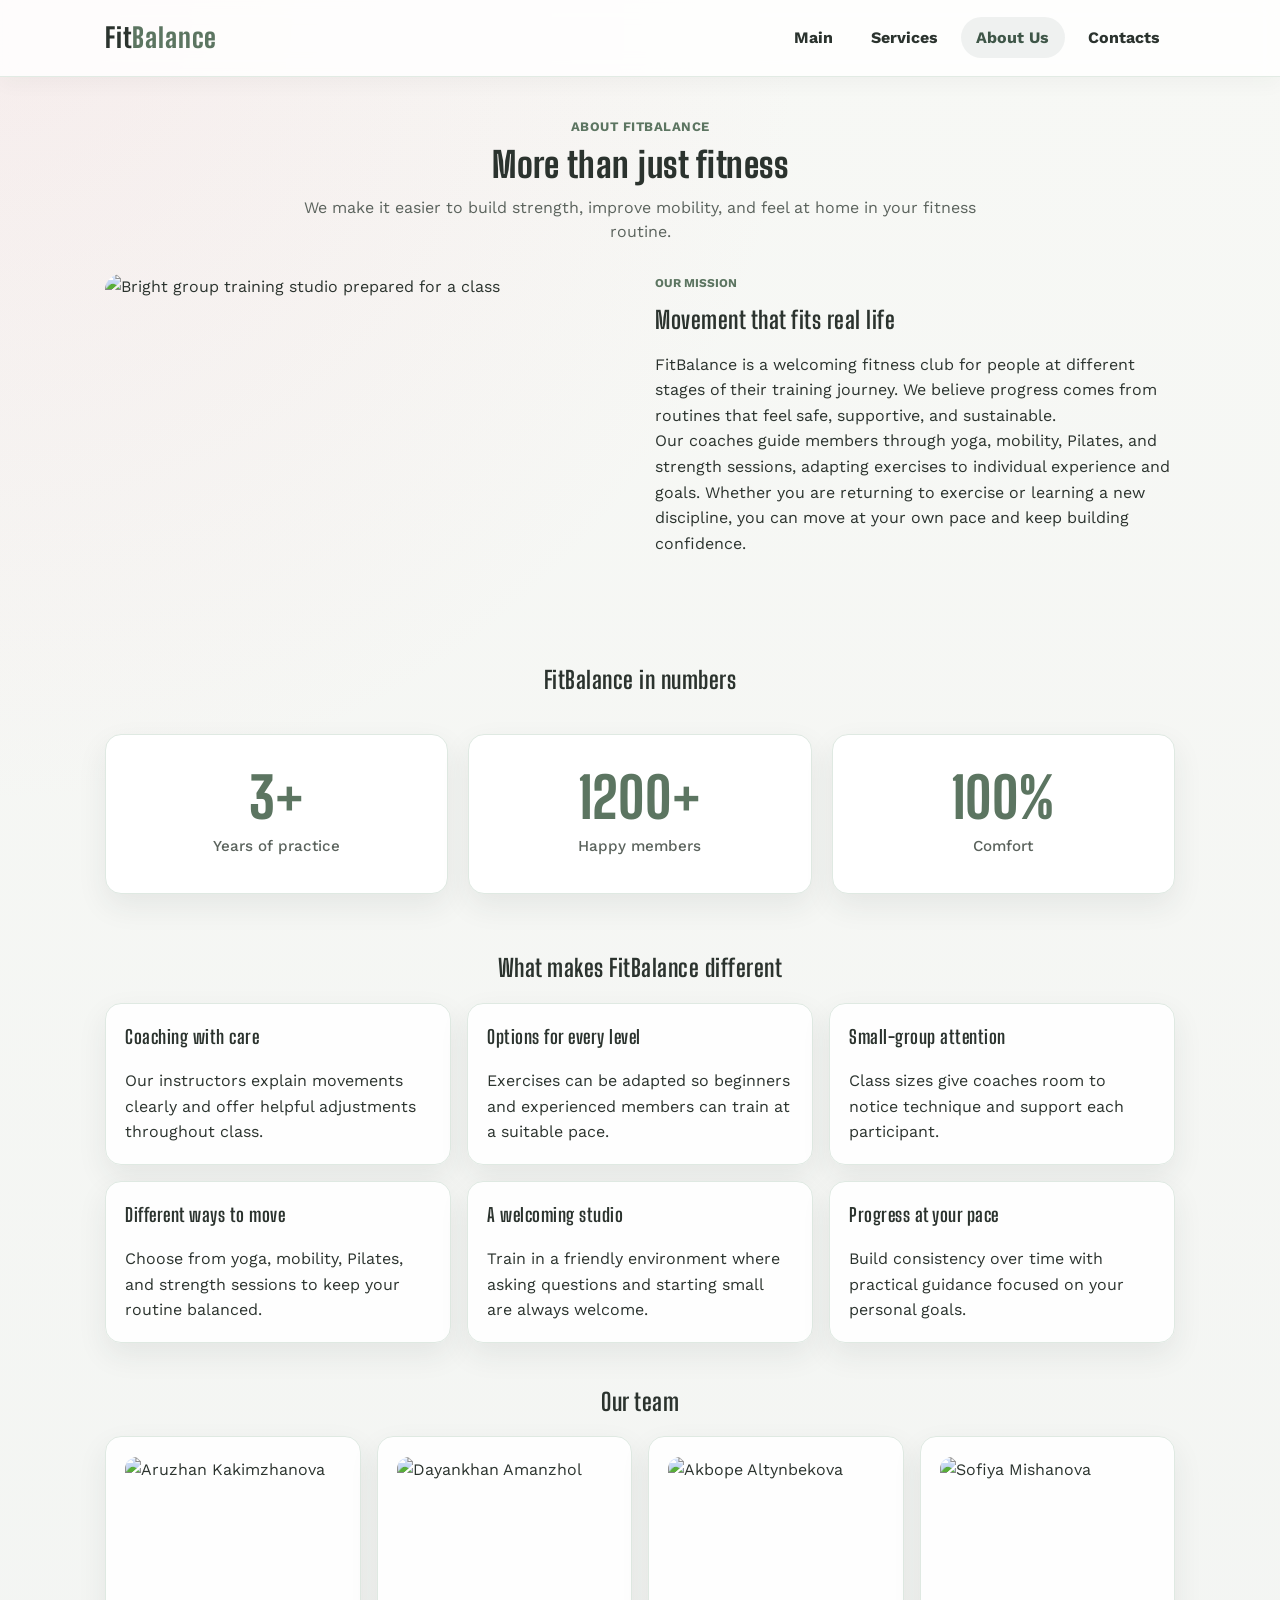
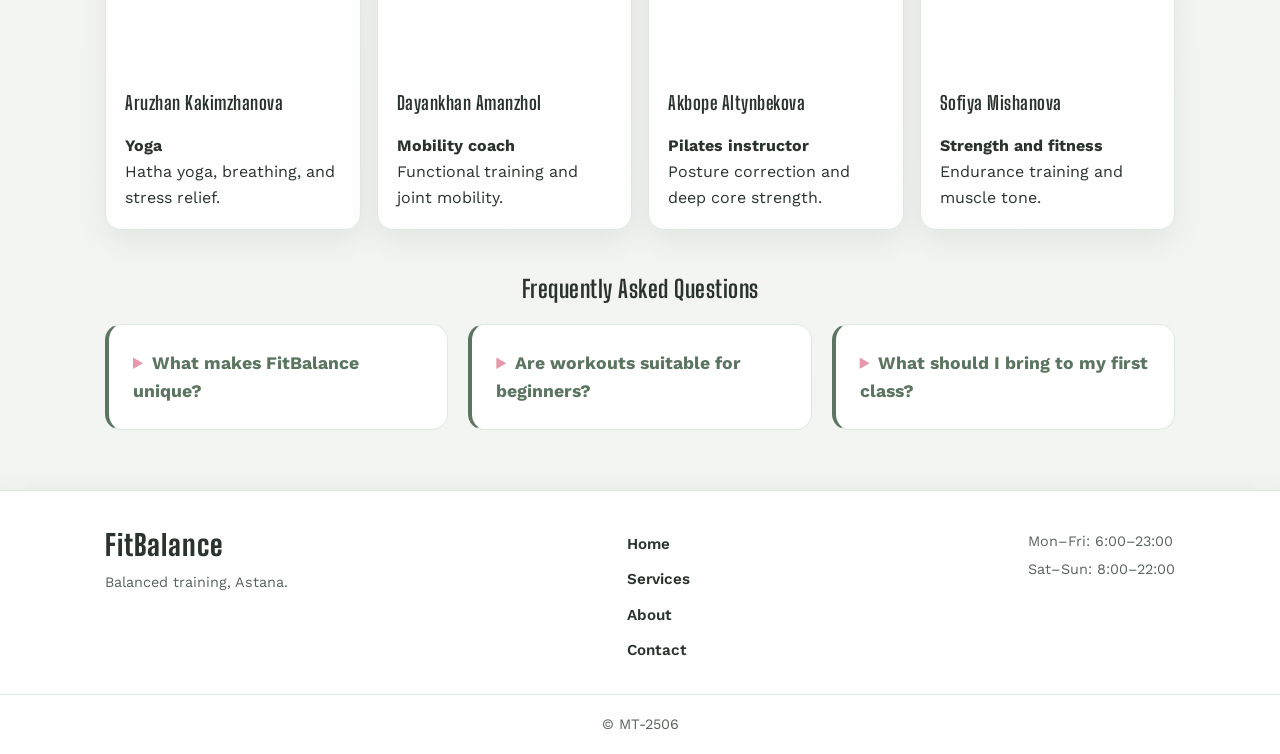
==== commit 0f8e3b61: "на странице about добавила раздел о миссии клуба, создала сетку с преимуществами, faq" ====
--- a/group project/about.html
+++ b/group project/about.html
@@ -16,7 +16,7 @@
         <ul class="nav-links">
           <li><a href="index.html">Main</a></li>
           <li><a href="services.html">Services</a></li>
-          <li><a href="about.html" class="active">About Us</a></li>
+          <li><a href="about.html" class="active" aria-current="page">About Us</a></li>
           <li><a href="contact.html">Contacts</a></li>
         </ul>
       </nav>
@@ -24,20 +24,24 @@
   </header>
 
   <main class="container">
-    <section class="hero-grid">
-      <div>
+    <section class="page-intro">
+      <div class="page-intro__inner">
+        <p class="eyebrow">About FitBalance</p>
         <h1>More than just fitness</h1>
-        <p>FitBalance was founded in 2025 to make physical training an enjoyable, accessible habit for everyone.</p>
+        <p class="page-intro__lede">We make it easier to build strength, improve mobility, and feel at home in your fitness routine.</p>
       </div>
-      <div class="card">
-        <h2>Studio features</h2>
-        <ul>
-          <li>Spacious rooms with natural light</li>
-          <li>Small groups for real progress</li>
-          <li>Cozy chill-out area</li>
-          <li>Supportive professional coaches</li>
-        </ul>
+    </section>
+
+    <section class="about-content">
+      <div class="about-image">
+        <img src="images/gym4.jpg" alt="Bright group training studio prepared for a class">
       </div>
+      <article class="about-text">
+        <p class="section-label">OUR MISSION</p>
+        <h2>Movement that fits real life</h2>
+        <p>FitBalance is a welcoming fitness club for people at different stages of their training journey. We believe progress comes from routines that feel safe, supportive, and sustainable.</p>
+        <p>Our coaches guide members through yoga, mobility, Pilates, and strength sessions, adapting exercises to individual experience and goals. Whether you are returning to exercise or learning a new discipline, you can move at your own pace and keep building confidence.</p>
+      </article>
     </section>
 
     <section>
@@ -55,6 +59,36 @@
           <span class="stat-number">100%</span>
           <p>Comfort</p>
         </div>
+      </div>
+    </section>
+
+    <section>
+      <h2>What makes FitBalance different</h2>
+      <div class="grid about-benefits-grid">
+        <article class="card">
+          <h3>Coaching with care</h3>
+          <p>Our instructors explain movements clearly and offer helpful adjustments throughout class.</p>
+        </article>
+        <article class="card">
+          <h3>Options for every level</h3>
+          <p>Exercises can be adapted so beginners and experienced members can train at a suitable pace.</p>
+        </article>
+        <article class="card">
+          <h3>Small-group attention</h3>
+          <p>Class sizes give coaches room to notice technique and support each participant.</p>
+        </article>
+        <article class="card">
+          <h3>Different ways to move</h3>
+          <p>Choose from yoga, mobility, Pilates, and strength sessions to keep your routine balanced.</p>
+        </article>
+        <article class="card">
+          <h3>A welcoming studio</h3>
+          <p>Train in a friendly environment where asking questions and starting small are always welcome.</p>
+        </article>
+        <article class="card">
+          <h3>Progress at your pace</h3>
+          <p>Build consistency over time with practical guidance focused on your personal goals.</p>
+        </article>
       </div>
     </section>
 
@@ -90,6 +124,24 @@
         </article>
       </div>
     </section>
+
+    <section class="faq-section">
+      <h2>Frequently Asked Questions</h2>
+      <div class="faq-grid">
+        <details class="faq-card">
+          <summary>What makes FitBalance unique?</summary>
+          <p>We bring several training styles together in a supportive studio and offer coach guidance for different experience levels.</p>
+        </details>
+        <details class="faq-card">
+          <summary>Are workouts suitable for beginners?</summary>
+          <p>Yes. Coaches can adapt exercises and suggest options so you can start at a comfortable level.</p>
+        </details>
+        <details class="faq-card">
+          <summary>What should I bring to my first class?</summary>
+          <p>Wear comfortable workout clothes and bring a water bottle. Mats and basic class props are provided for sessions that need them.</p>
+        </details>
+      </div>
+    </section>
   </main>
 
  <footer class="site-footer">
--- a/group project/css/style.css
+++ b/group project/css/style.css
@@ -13,7 +13,6 @@
   --accent-pink-deep: #e799ab;
 
   --space-xs: 0.5rem;
-  --space-sm: 1rem;
   --space-md: 1.5rem;
   --space-lg: 2rem;
   --space-xl: 3rem;
@@ -207,7 +206,6 @@
   background: rgba(92, 117, 97, 0.09);
 }
 
-main .grid,
 .catalog__grid,
 .grid,
 .trainers-grid,
@@ -221,6 +219,10 @@
   grid-template-columns: repeat(3, minmax(0, 1fr));
 }
 
+.about-benefits-grid {
+  grid-template-columns: repeat(3, minmax(0, 1fr));
+}
+
 .grid-gallery, 
 .faq-grid {
   display: grid;
@@ -239,7 +241,7 @@
   flex: 1;
 }
 
-.hero-grid > div:last-child {
+.hero-grid > div:last-child:not(.banner) {
   background: var(--white);
   padding: 25px;
   border-radius: var(--radius-md);
@@ -249,17 +251,14 @@
 
 .about-content {
   display: flex;
-  align-items: center;
+  align-items: flex-start;
   gap: 30px;
+  margin: 30px 0;
 }
 
 .about-text {
   flex: 1;
   text-align: left;
-}
-
-.about-image {
-  flex: 0 0 350px;
 }
 
 .stats-grid {
@@ -339,7 +338,7 @@
   color: var(--muted-text);
 }
 
-.card img, .img {
+.card img {
   width: 100%;
   height: 220px;
   object-fit: cover;
@@ -748,25 +747,12 @@
 }
 
 .banner {
-  background: none;
-  background-color: transparent;
-  padding: 0;
-  border: none;
-  box-shadow: none;
-  margin: 20px 0 30px 0;
+  margin: 20px 0 30px;
   width: 100%;
   min-width: 0;
   aspect-ratio: 3 / 2;
   overflow: hidden;
   border-radius: var(--radius-md);
-}
-
-.hero-grid > div.banner {
-  background: none;
-  padding: 0;
-  border: 0;
-  border-radius: 0;
-  text-align: initial;
 }
 
 .banner img,
@@ -774,18 +760,6 @@
   width: 100%;
   height: 100%;
   object-fit: cover;
-  object-position: center;
-  border: 0;
-  border-radius: var(--radius-md);
-  display: block;
-  margin-bottom: 0;
-}
-
-.about-content {
-  display: flex;
-  align-items: flex-start;
-  gap: 30px;
-  margin: 30px 0;
 }
 
 .about-image {
--- a/group project/css/responsive.css
+++ b/group project/css/responsive.css
@@ -14,7 +14,6 @@
 }
 
 @media (max-width: 992px) {
-  main .grid,
   .catalog__grid,
   .grid,
   .trainers-grid,
@@ -95,7 +94,6 @@
     font-size: 1.35rem;
   }
 
-  main .grid,
   .catalog__grid,
   .grid,
   .trainers-grid,
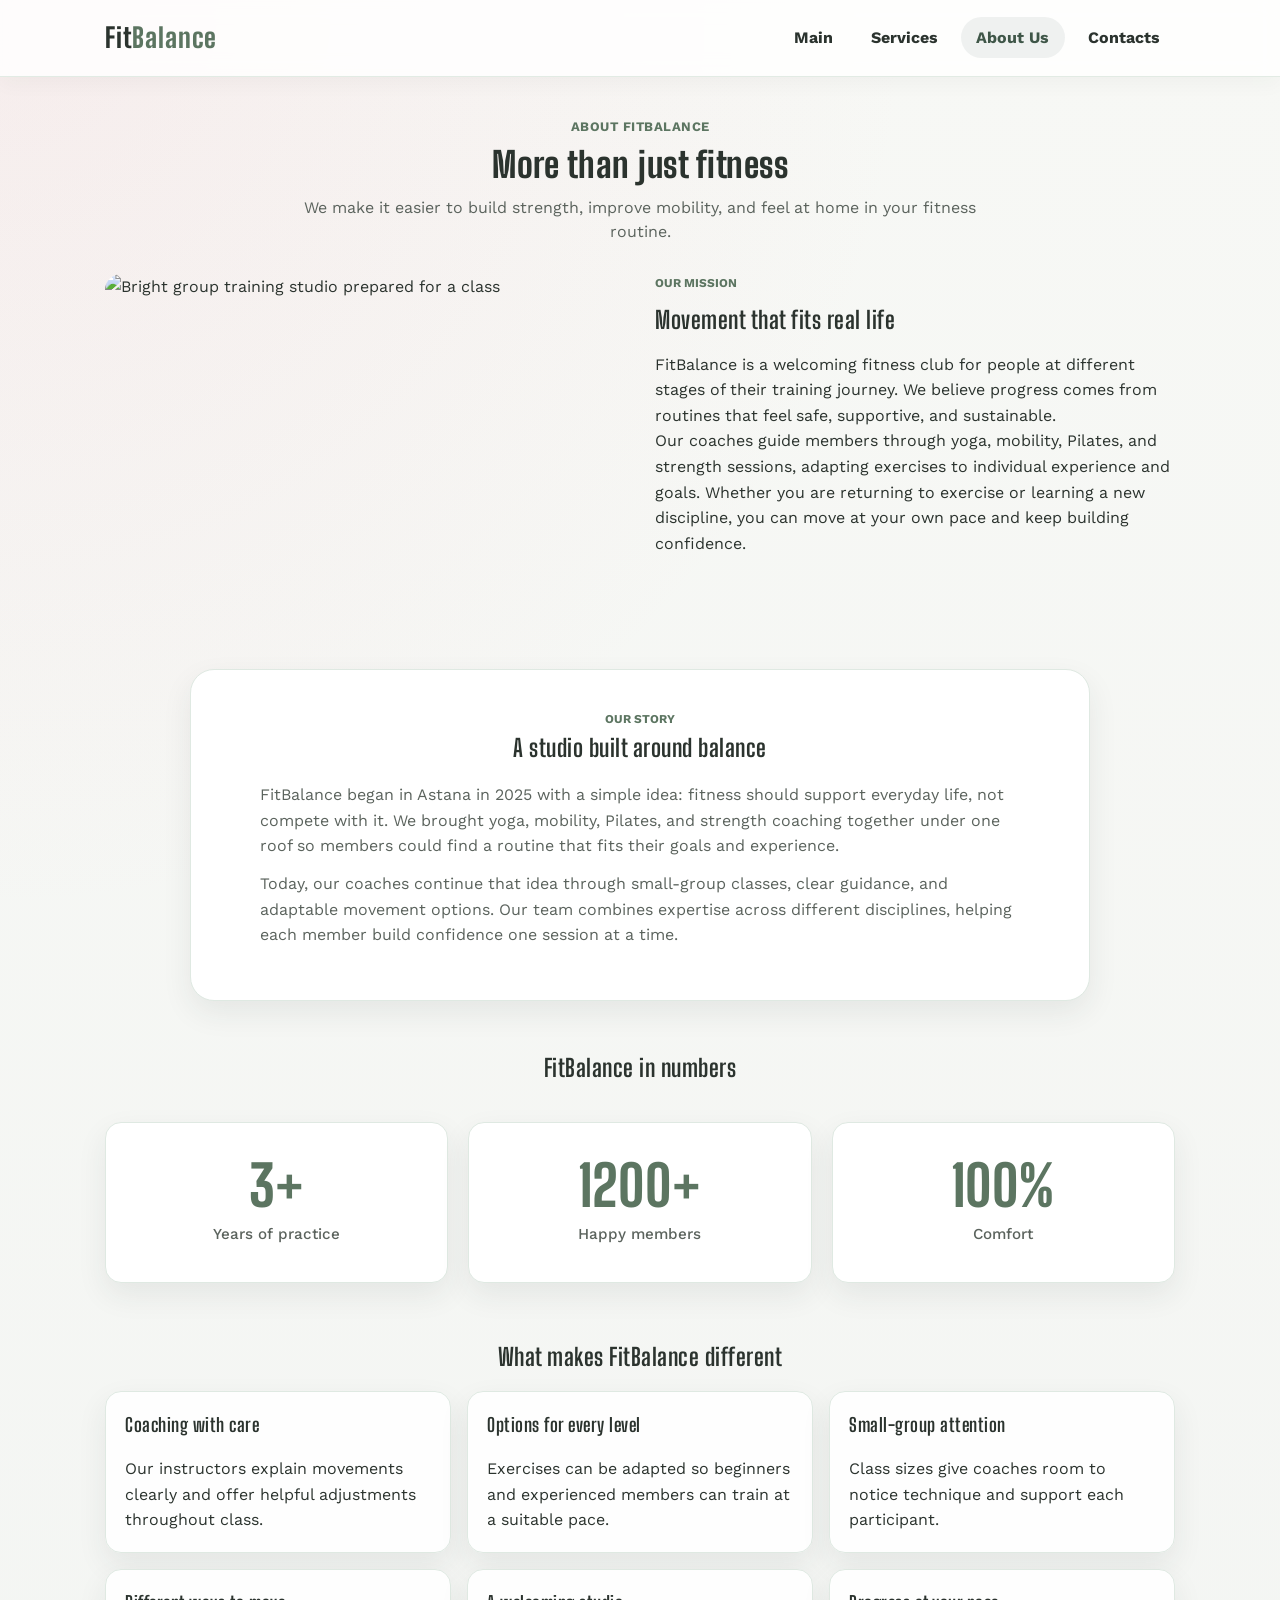
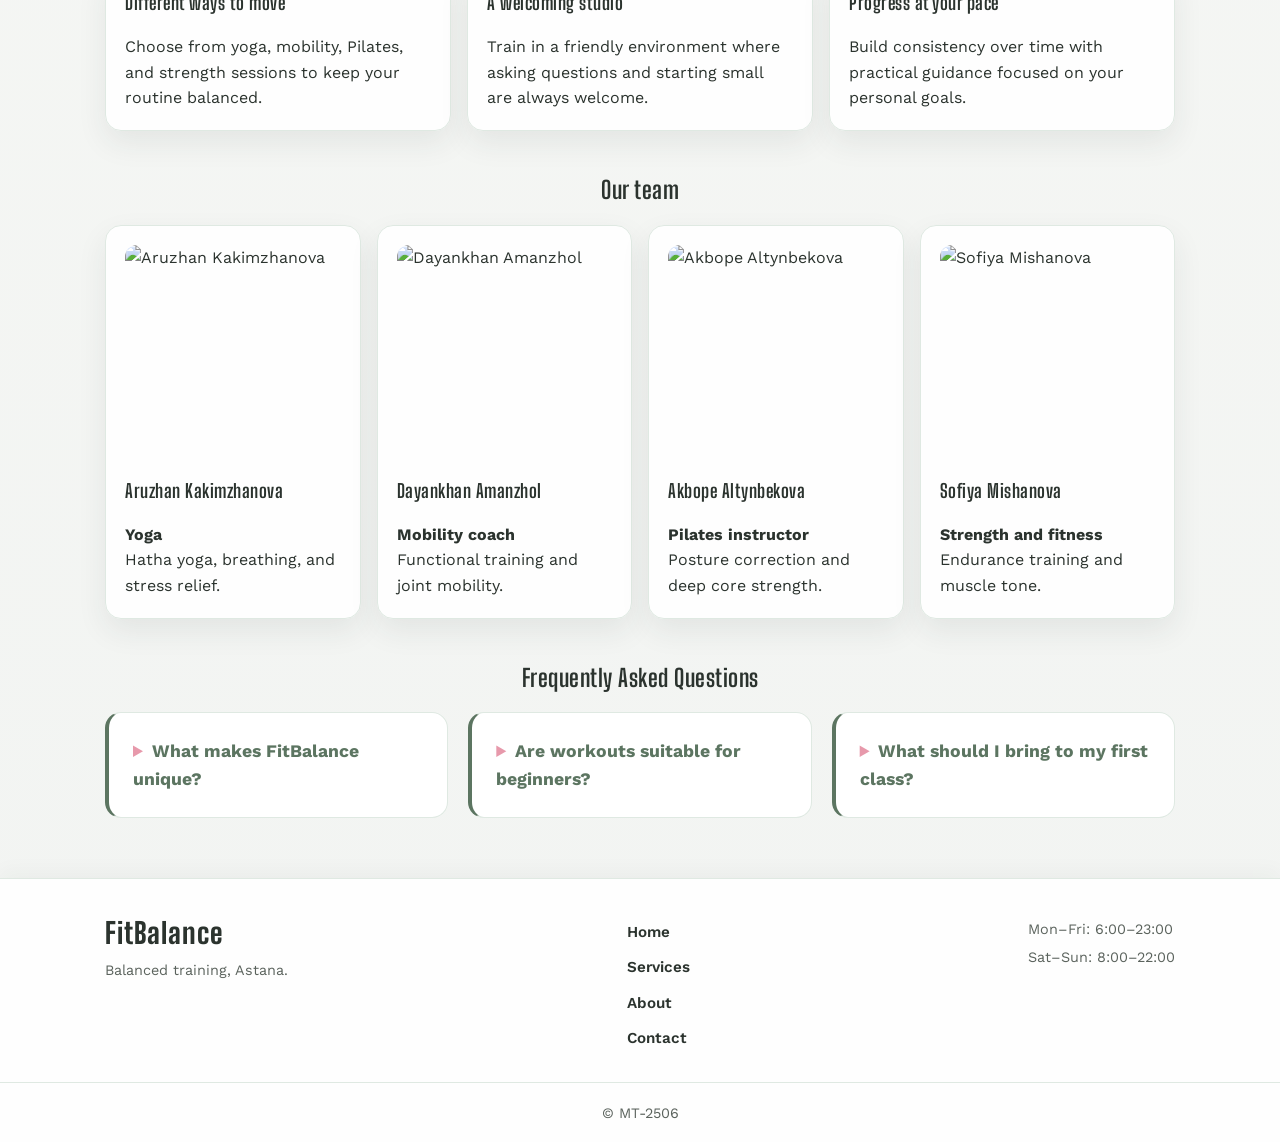
==== commit dcd2c963: "Add FitBalance forms and testing documentation" ====
--- a/group project/about.html
+++ b/group project/about.html
@@ -42,6 +42,13 @@
         <p>FitBalance is a welcoming fitness club for people at different stages of their training journey. We believe progress comes from routines that feel safe, supportive, and sustainable.</p>
         <p>Our coaches guide members through yoga, mobility, Pilates, and strength sessions, adapting exercises to individual experience and goals. Whether you are returning to exercise or learning a new discipline, you can move at your own pace and keep building confidence.</p>
       </article>
+    </section>
+
+    <section class="about-story" aria-labelledby="our-story-title">
+      <p class="section-label">OUR STORY</p>
+      <h2 id="our-story-title">A studio built around balance</h2>
+      <p>FitBalance began in Astana in 2025 with a simple idea: fitness should support everyday life, not compete with it. We brought yoga, mobility, Pilates, and strength coaching together under one roof so members could find a routine that fits their goals and experience.</p>
+      <p>Today, our coaches continue that idea through small-group classes, clear guidance, and adaptable movement options. Our team combines expertise across different disciplines, helping each member build confidence one session at a time.</p>
     </section>
 
     <section>
@@ -155,7 +162,7 @@
       <ul>
         <li><a href="index.html">Home</a></li>
         <li><a href="services.html">Services</a></li>
-        <li><a href="about.html">About</a></li>
+        <li><a href="about.html" aria-current="page">About</a></li>
         <li><a href="contact.html">Contact</a></li>
       </ul>
     </nav>
--- a/group project/css/style.css
+++ b/group project/css/style.css
@@ -79,6 +79,191 @@
   text-align: center;
 }
 
+.home-contact-section {
+  margin: 48px auto;
+}
+
+.contact-form-card,
+.registration-card,
+.about-story {
+  padding: clamp(20px, 4vw, 40px);
+  background: var(--white);
+  border: 1px solid var(--border-color);
+  border-radius: var(--radius-lg);
+  box-shadow: var(--shadow-soft);
+}
+
+.contact-form-card {
+  max-width: 820px;
+  margin: 0 auto;
+}
+
+.home-contact-section .section-heading {
+  margin-top: 0;
+}
+
+.home-contact-section .form-control {
+  border-color: var(--border-color);
+  border-radius: var(--radius-sm);
+  padding: 0.75rem 0.9rem;
+}
+
+.home-contact-section .form-control:focus {
+  border-color: var(--primary-green);
+  box-shadow: 0 0 0 0.2rem rgba(92, 117, 97, 0.18);
+}
+
+.contact-submit {
+  margin-top: 1.25rem;
+}
+
+.form-submit-status,
+.registration-status {
+  margin: 1rem 0 0;
+  padding: 0.85rem 1rem;
+  color: var(--primary-green-dark);
+  background: rgba(92, 117, 97, 0.1);
+  border-radius: var(--radius-sm);
+  font-weight: 600;
+}
+
+.registration-section {
+  max-width: 900px;
+  margin: 3rem auto;
+}
+
+.registration-card > .section-label {
+  text-align: center;
+}
+
+.registration-card > h2,
+.registration-card > .section-desc {
+  text-align: center;
+}
+
+.registration-grid {
+  display: grid;
+  grid-template-columns: repeat(2, minmax(0, 1fr));
+  gap: 1rem;
+}
+
+.registration-form .form-group {
+  display: flex;
+  flex-direction: column;
+  gap: 0.4rem;
+}
+
+.registration-form .form-group > label,
+.registration-options legend {
+  font-weight: 600;
+}
+
+.registration-form .form-group input,
+.registration-form .form-group select {
+  width: 100%;
+  min-height: 48px;
+  padding: 0.7rem 0.85rem;
+  color: var(--dark-text);
+  background: var(--white);
+  border: 1px solid var(--border-color);
+  border-radius: var(--radius-sm);
+  font: inherit;
+}
+
+.registration-form .form-group input:focus,
+.registration-form .form-group select:focus {
+  outline: 3px solid rgba(92, 117, 97, 0.2);
+  border-color: var(--primary-green);
+}
+
+.registration-form.was-validated input:invalid,
+.registration-form.was-validated select:invalid {
+  border-color: #b02a37;
+}
+
+.registration-form.was-validated input:valid,
+.registration-form.was-validated select:valid {
+  border-color: var(--primary-green);
+}
+
+.registration-error {
+  display: none;
+  color: #b02a37;
+  font-size: 0.875rem;
+}
+
+.registration-form.was-validated input:invalid ~ .registration-error,
+.registration-form.was-validated select:invalid ~ .registration-error {
+  display: block;
+}
+
+.registration-help,
+.optional-label {
+  color: var(--muted-text);
+  font-size: 0.9rem;
+}
+
+.registration-options {
+  display: flex;
+  flex-wrap: wrap;
+  gap: 0.75rem 1.25rem;
+  margin: 1.25rem 0;
+  border: 0;
+}
+
+.registration-options legend {
+  width: 100%;
+  margin-bottom: 0.5rem;
+}
+
+.registration-options label {
+  display: inline-flex;
+  align-items: center;
+  gap: 0.45rem;
+}
+
+.registration-options input {
+  accent-color: var(--primary-green);
+}
+
+.registration-actions {
+  display: flex;
+  flex-wrap: wrap;
+  gap: 0.75rem;
+  margin-top: 1.5rem;
+}
+
+.registration-actions .btn {
+  margin-top: 0;
+  cursor: pointer;
+}
+
+.about-story {
+  max-width: 900px;
+  margin: 3rem auto;
+}
+
+.about-story .section-label,
+.about-story h2 {
+  text-align: center;
+}
+
+.about-story p:not(.section-label) {
+  max-width: 760px;
+  margin: 0.75rem auto;
+  color: var(--muted-text);
+}
+
+@media (max-width: 600px) {
+  .registration-grid {
+    grid-template-columns: 1fr;
+  }
+
+  .registration-actions {
+    flex-direction: column;
+  }
+}
+
 .active, .logo span, .stat-number, .hero-number, .hero-label, .section-label {
   color: var(--primary-green);
 }
@@ -269,6 +454,58 @@
   text-align: center;
 }
 
+.home-stats {
+  display: flex;
+  flex-wrap: wrap;
+  gap: 20px;
+}
+
+.home-stat {
+  flex: 1 1 200px;
+  min-width: 0;
+  padding: 24px 20px;
+  border: 1px solid var(--border-color);
+  border-radius: var(--radius-md);
+  background: var(--white);
+  text-align: center;
+  box-shadow: var(--shadow-soft);
+}
+
+.home-stat .stat-number {
+  margin-bottom: 6px;
+  color: var(--primary-green);
+  font-family: var(--font-heading);
+  font-size: 2.5rem;
+  font-weight: 800;
+  line-height: 1;
+}
+
+.home-stat p:last-child {
+  color: var(--muted-text);
+}
+
+.home-features-grid,
+.home-services-grid {
+  display: grid;
+  grid-template-columns: repeat(3, minmax(0, 1fr));
+  gap: 20px;
+}
+
+.home-service-card .btn {
+  align-self: flex-start;
+}
+
+.text-link {
+  color: var(--primary-green-dark);
+  font-weight: 700;
+  text-decoration: none;
+}
+
+.text-link:hover,
+.text-link:focus {
+  text-decoration: underline;
+}
+
 .stats-grid .card,
 .stats-grid > div {
   background: var(--white);
@@ -505,6 +742,12 @@
 
 .info-card {
   border-top: 6px solid var(--primary-green);
+}
+
+.info-card .section-desc,
+.form-card .section-desc {
+  margin-left: 0 !important;
+  text-align: left !important;
 }
 
 .form-card {
--- a/group project/css/responsive.css
+++ b/group project/css/responsive.css
@@ -20,7 +20,9 @@
   .programs-grid,
   .grid-gallery,
   .faq-grid,
-  .stats-grid {
+  .stats-grid,
+  .home-features-grid,
+  .home-services-grid {
     grid-template-columns: repeat(2, minmax(0, 1fr));
     gap: 16px;
   }
@@ -100,7 +102,9 @@
   .programs-grid,
   .grid-gallery,
   .faq-grid,
-  .stats-grid {
+  .stats-grid,
+  .home-features-grid,
+  .home-services-grid {
     grid-template-columns: minmax(0, 1fr);
     gap: 16px;
   }
@@ -146,9 +150,19 @@
   }
 
   .site-footer__brand,
-  .site-footer__nav,
   .site-footer__hours,
   .site-footer__info {
     align-items: center;
   }
+
+  .site-footer__nav {
+    width: 100%;
+    align-items: flex-start;
+    text-align: left;
+  }
+
+  .site-footer__nav ul {
+    width: 100%;
+    align-items: flex-start;
+  }
 }
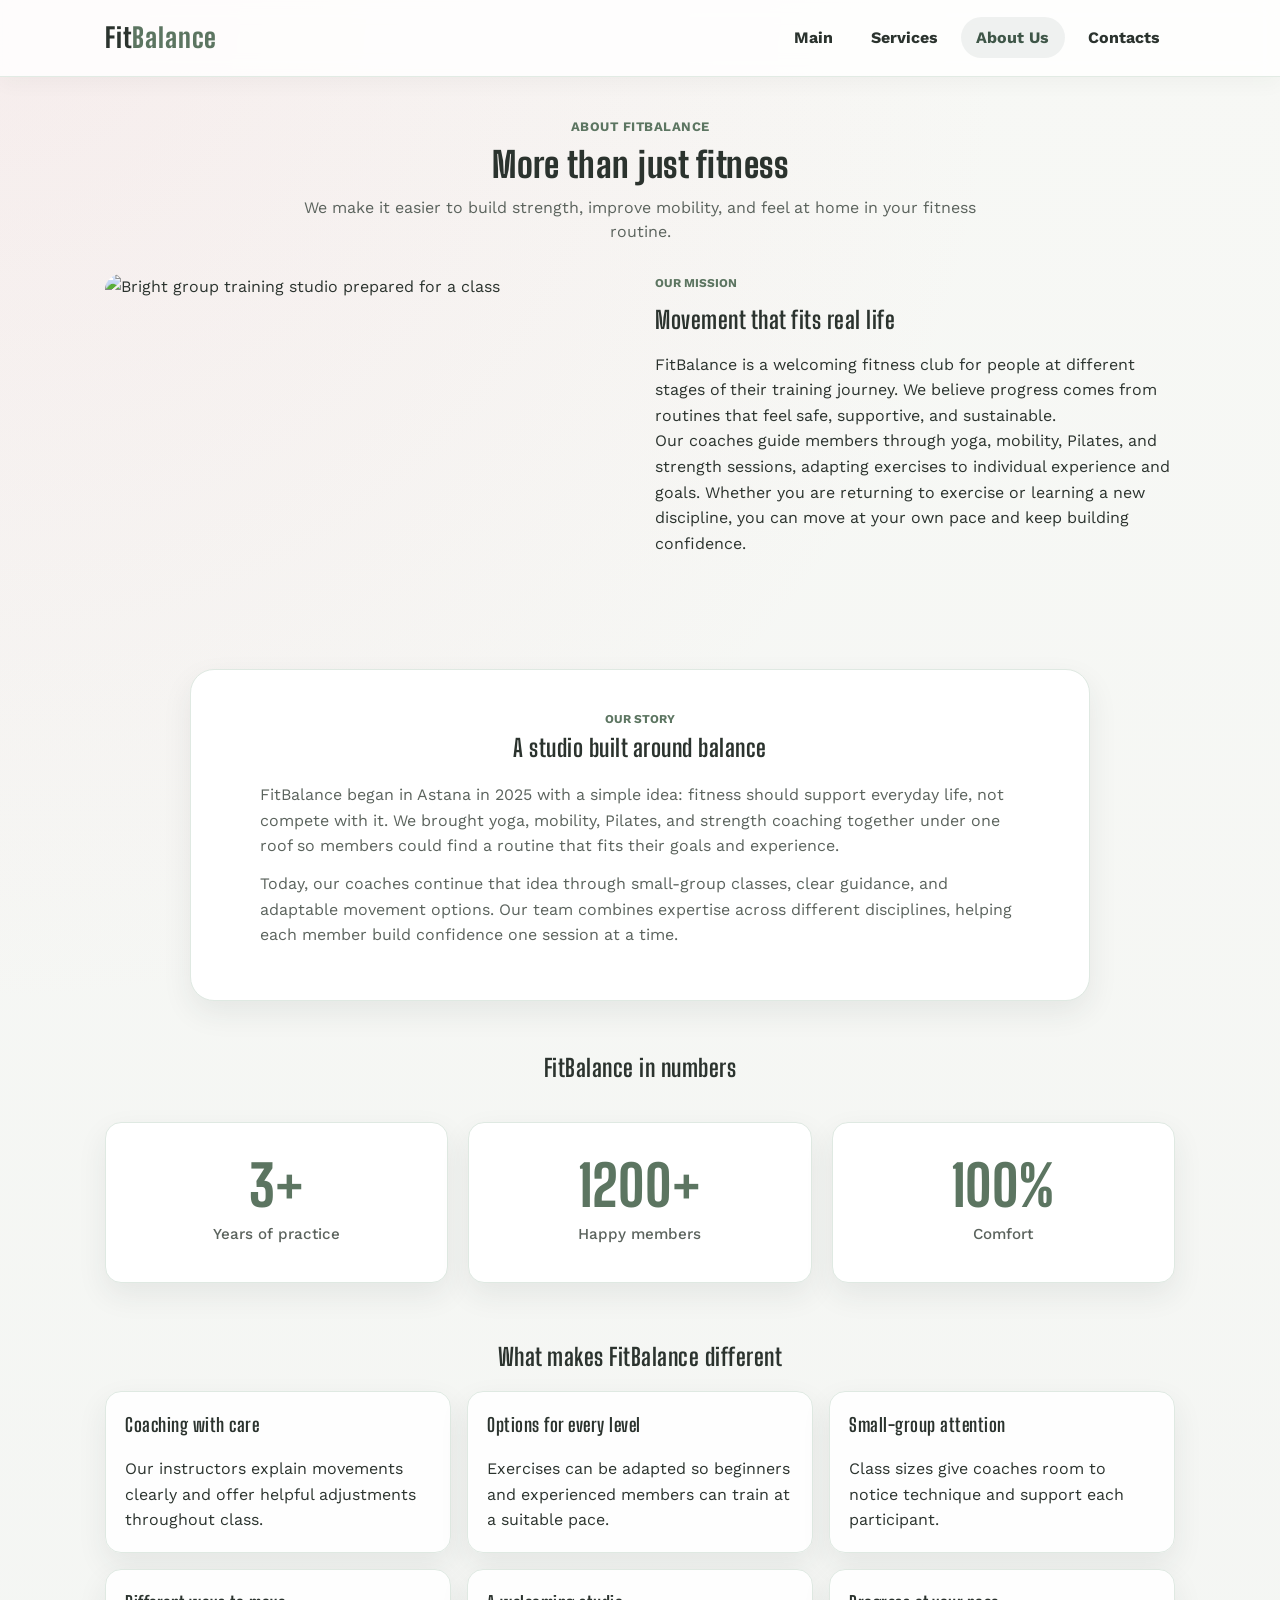
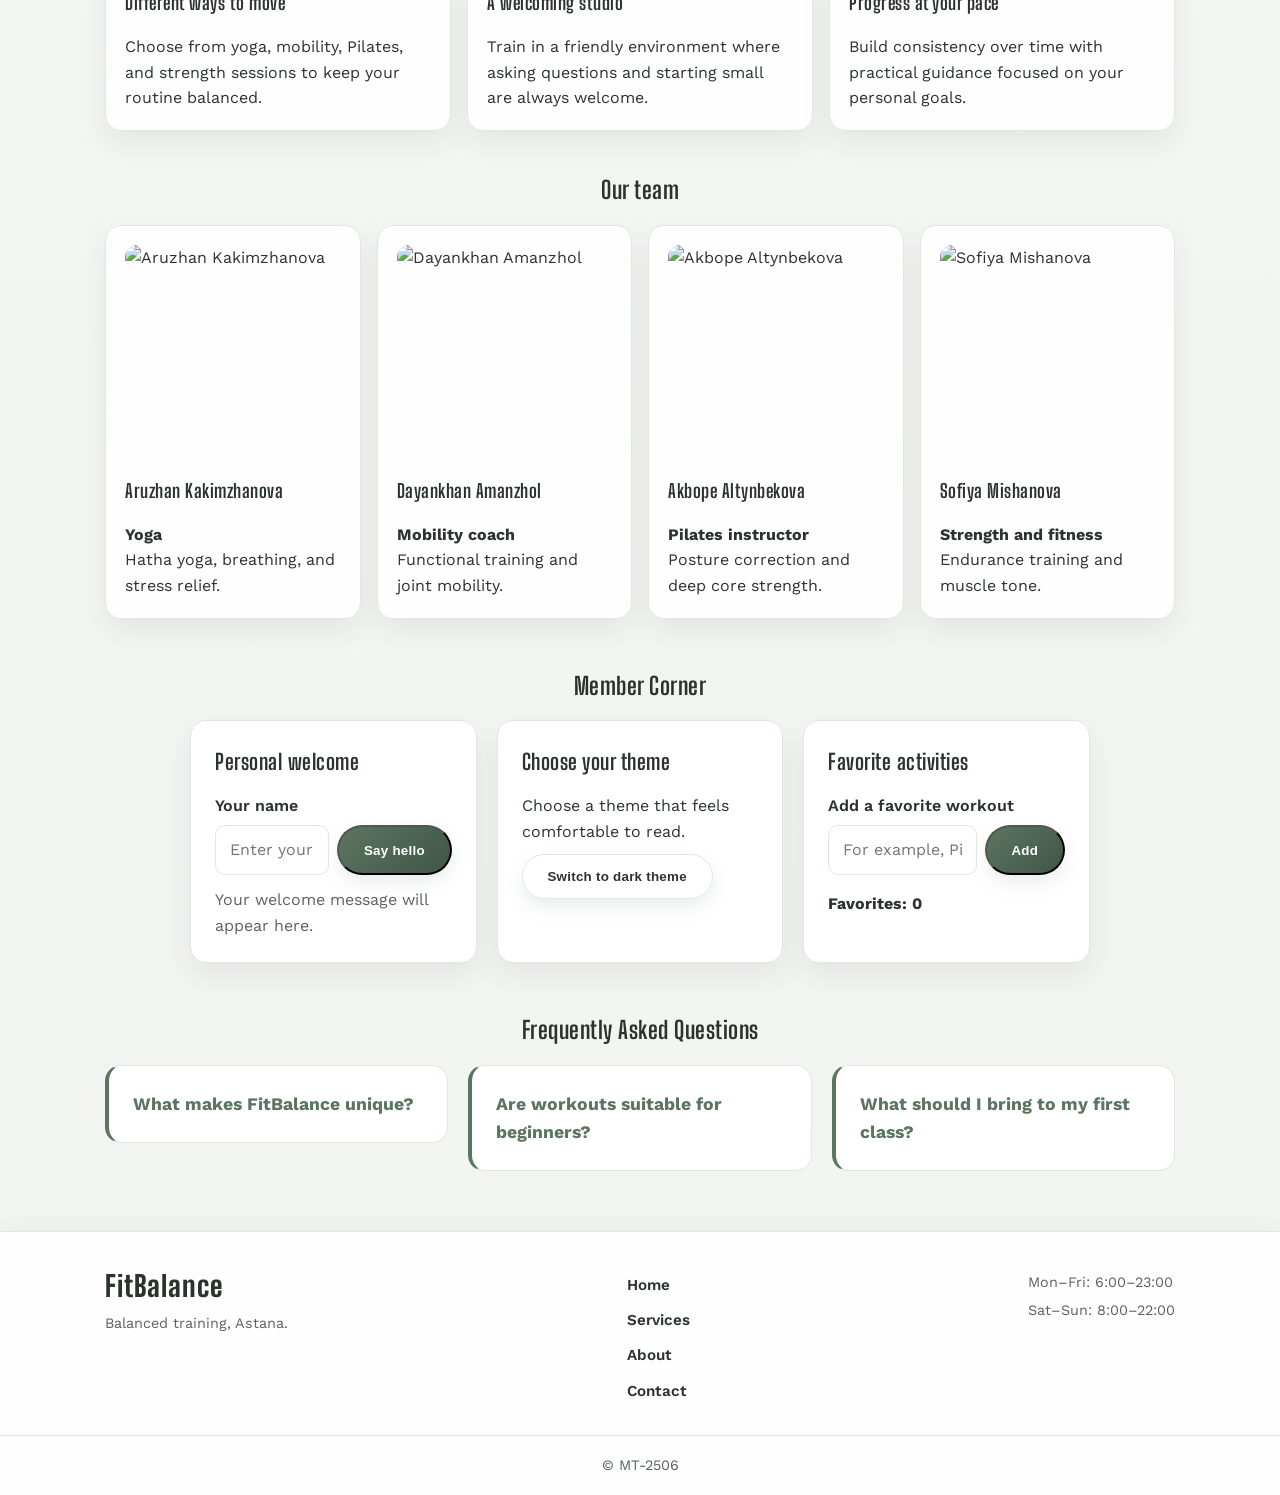
==== commit d7fd14d3: "Complete teamwork JavaScript features" ====
--- a/group project/about.html
+++ b/group project/about.html
@@ -132,21 +132,56 @@
       </div>
     </section>
 
+    <section class="interactive-lab" aria-labelledby="interactive-lab-title">
+      <h2 id="interactive-lab-title">Member Corner</h2>
+      <div class="interactive-lab-grid">
+        <article class="interactive-card">
+          <h3>Personal welcome</h3>
+          <label for="welcome-name">Your name</label>
+          <div class="interactive-input-row">
+            <input id="welcome-name" type="text" autocomplete="given-name" placeholder="Enter your name">
+            <button id="welcome-button" class="btn btn-primary" type="button">Say hello</button>
+          </div>
+          <p id="welcome-message" class="interactive-status" aria-live="polite">Your welcome message will appear here.</p>
+        </article>
+
+        <article class="interactive-card">
+          <h3>Choose your theme</h3>
+          <p>Choose a theme that feels comfortable to read.</p>
+          <button id="theme-toggle" class="btn btn-secondary" type="button">Switch to dark theme</button>
+        </article>
+
+        <article class="interactive-card favorites-card">
+          <h3>Favorite activities</h3>
+          <form id="favorite-form">
+            <label for="favorite-input">Add a favorite workout</label>
+            <div class="interactive-input-row">
+              <input id="favorite-input" type="text" placeholder="For example, Pilates">
+              <button class="btn btn-primary" type="submit">Add</button>
+            </div>
+            <p id="favorite-message" class="interactive-status" role="status" aria-live="polite"></p>
+          </form>
+          <p id="favorite-count" class="favorite-count">Favorites: 0</p>
+          <ul id="favorite-list" class="favorite-list" aria-label="Favorite workouts"></ul>
+        </article>
+      </div>
+    </section>
+    <section class="faq-section">
     <section class="faq-section">
       <h2>Frequently Asked Questions</h2>
       <div class="faq-grid">
-        <details class="faq-card">
-          <summary>What makes FitBalance unique?</summary>
-          <p>We bring several training styles together in a supportive studio and offer coach guidance for different experience levels.</p>
-        </details>
-        <details class="faq-card">
-          <summary>Are workouts suitable for beginners?</summary>
-          <p>Yes. Coaches can adapt exercises and suggest options so you can start at a comfortable level.</p>
-        </details>
-        <details class="faq-card">
-          <summary>What should I bring to my first class?</summary>
-          <p>Wear comfortable workout clothes and bring a water bottle. Mats and basic class props are provided for sessions that need them.</p>
-        </details>
+        <article class="faq-card">
+          <button class="faq-question" type="button" aria-expanded="false" aria-controls="faq-answer-1">What makes FitBalance unique?</button>
+          <p class="faq-answer" id="faq-answer-1" hidden>We bring several training styles together in a supportive studio and offer coach guidance for different experience levels.</p>
+        </article>
+        <article class="faq-card">
+          <button class="faq-question" type="button" aria-expanded="false" aria-controls="faq-answer-2">Are workouts suitable for beginners?</button>
+          <p class="faq-answer" id="faq-answer-2" hidden>Yes. Coaches can adapt exercises and suggest options so you can start at a comfortable level.</p>
+        </article>
+        <article class="faq-card">
+          <button class="faq-question" type="button" aria-expanded="false" aria-controls="faq-answer-3">What should I bring to my first class?</button>
+          <p class="faq-answer" id="faq-answer-3" hidden>Wear comfortable workout clothes and bring a water bottle. Mats and basic class props are provided for sessions that need them.</p>
+        </article>
       </div>
     </section>
   </main>
@@ -175,5 +210,6 @@
 
   <p class="site-footer__copy">&copy; MT-2506 </p>
 </footer>
+  <script src="team-interactions.js" defer></script>
 </body>
 </html>
--- a/group project/css/style.css
+++ b/group project/css/style.css
@@ -141,12 +141,6 @@
   text-align: center;
 }
 
-.registration-grid {
-  display: grid;
-  grid-template-columns: repeat(2, minmax(0, 1fr));
-  gap: 1rem;
-}
-
 .registration-form .form-group {
   display: flex;
   flex-direction: column;
@@ -176,25 +170,14 @@
   border-color: var(--primary-green);
 }
 
-.registration-form.was-validated input:invalid,
-.registration-form.was-validated select:invalid {
+.registration-form.was-validated .form-control:invalid,
+.registration-form.was-validated .form-select:invalid {
   border-color: #b02a37;
 }
 
-.registration-form.was-validated input:valid,
-.registration-form.was-validated select:valid {
+.registration-form.was-validated .form-control:valid,
+.registration-form.was-validated .form-select:valid {
   border-color: var(--primary-green);
-}
-
-.registration-error {
-  display: none;
-  color: #b02a37;
-  font-size: 0.875rem;
-}
-
-.registration-form.was-validated input:invalid ~ .registration-error,
-.registration-form.was-validated select:invalid ~ .registration-error {
-  display: block;
 }
 
 .registration-help,
@@ -255,8 +238,17 @@
 }
 
 @media (max-width: 600px) {
+  .home-contact-section .row,
   .registration-grid {
-    grid-template-columns: 1fr;
+    display: grid;
+    grid-template-columns: minmax(0, 1fr);
+    margin-inline: 0;
+  }
+
+  .home-contact-section .row > [class*="col-"],
+  .registration-grid > .form-group {
+    width: 100%;
+    max-width: 100%;
   }
 
   .registration-actions {
@@ -303,7 +295,7 @@
 
 .btn-primary:hover,
 .btn-primary:focus {
-  transform: translateY(-2px);
+  color: var(--white);
   box-shadow: 0 14px 28px rgba(92, 117, 97, 0.18);
 }
 
@@ -318,7 +310,6 @@
 .btn-secondary:focus, .btn-light:focus {
   background: var(--white);
   border-color: var(--primary-green);
-  transform: translateY(-2px);
 }
 
 .sr-only {
@@ -791,7 +782,7 @@
   text-decoration: none;
   font-size: 13px;
   font-weight: bold;
-  color: var(--white);
+  color: var(--dark-text);
   transition: var(--transition);
 }
 
@@ -800,9 +791,7 @@
 .social-btn.instagram { background-color: #e59bb0; }
 
 .social-btn:hover, .social-btn:focus {
-  opacity: 0.85;
-  transform: translateY(-2px);
-  outline: none;
+  filter: brightness(0.94);
 }
 
 .booking-form {
@@ -872,9 +861,15 @@
 }
 
 .btn-submit:hover, .btn-submit:focus {
-  background: linear-gradient(135deg, var(--accent-pink-deep) 0%, var(--primary-green) 100%);
+  color: var(--white);
   box-shadow: var(--shadow-hover);
-  outline: none;
+}
+
+.btn:focus-visible,
+.social-btn:focus-visible,
+.btn-submit:focus-visible {
+  outline: 3px solid var(--primary-green-dark);
+  outline-offset: 3px;
 }
 
 .site-footer {
@@ -1013,6 +1008,265 @@
   border-radius: var(--radius-md);
 }
 
+.interactive-lab,
+.program-search {
+  max-width: 900px;
+  margin: 3rem auto;
+}
+
+.interactive-lab > h2,
+.program-search > h2 {
+  text-align: center;
+}
+
+.interactive-lab-grid {
+  display: grid;
+  grid-template-columns: repeat(3, minmax(0, 1fr));
+  align-items: stretch;
+  gap: 1.25rem;
+}
+
+.interactive-card {
+  min-width: 0;
+  padding: clamp(1.1rem, 3vw, 1.5rem);
+  background: var(--white);
+  border: 1px solid var(--border-color);
+  border-radius: var(--radius-md);
+  box-shadow: var(--shadow-soft);
+}
+
+.interactive-card h3 {
+  margin-bottom: 0.85rem;
+  font-size: 1.35rem;
+  text-align: left;
+}
+
+.interactive-card label,
+.program-search label {
+  display: block;
+  margin-bottom: 0.4rem;
+  font-weight: 600;
+}
+
+.interactive-input-row {
+  display: flex;
+  align-items: stretch;
+  gap: 0.5rem;
+}
+
+.interactive-input-row input,
+.program-search input {
+  min-width: 0;
+  min-height: 48px;
+  padding: 0.7rem 0.85rem;
+  color: var(--dark-text);
+  background: var(--white);
+  border: 1px solid var(--border-color);
+  border-radius: var(--radius-sm);
+  font: inherit;
+}
+
+.interactive-input-row input {
+  flex: 1;
+}
+
+.interactive-input-row .btn {
+  flex-shrink: 0;
+  margin-top: 0;
+  cursor: pointer;
+  white-space: nowrap;
+}
+
+.interactive-status {
+  margin: 0.75rem 0 0;
+  color: var(--muted-text);
+}
+
+.favorite-count {
+  margin: 1rem 0 0.5rem;
+  font-weight: 700;
+}
+
+.favorite-list {
+  display: grid;
+  gap: 0.5rem;
+  padding: 0;
+  list-style: none;
+}
+
+.favorite-list li {
+  display: flex;
+  align-items: center;
+  justify-content: space-between;
+  gap: 0.75rem;
+  padding: 0.65rem 0.75rem;
+  border: 1px solid var(--border-color);
+  border-radius: var(--radius-sm);
+}
+
+.favorite-remove {
+  padding: 0.35rem 0.6rem;
+  color: var(--primary-green-dark);
+  background: transparent;
+  border: 1px solid var(--border-color);
+  border-radius: var(--radius-sm);
+  cursor: pointer;
+}
+
+.favorite-remove:focus-visible,
+.faq-question:focus-visible,
+.interactive-card button:focus-visible,
+.program-search input:focus-visible,
+.interactive-card input:focus-visible {
+  outline: 3px solid var(--accent-pink-deep);
+  outline-offset: 2px;
+}
+
+.program-search {
+  max-width: 640px;
+  padding: clamp(1.15rem, 3vw, 1.75rem);
+  background: var(--white);
+  border: 1px solid var(--border-color);
+  border-radius: var(--radius-lg);
+  box-shadow: var(--shadow-soft);
+}
+
+.program-search h2 {
+  margin-bottom: 1rem;
+}
+
+.program-search input {
+  width: 100%;
+}
+
+.catalog__grid .card[hidden] {
+  display: none;
+}
+
+.faq-card {
+  height: fit-content;
+}
+
+.faq-question {
+  width: 100%;
+  padding: 0;
+  color: var(--primary-green);
+  background: transparent;
+  border: 0;
+  font: inherit;
+  font-size: 1.1rem;
+  font-weight: 700;
+  text-align: left;
+  cursor: pointer;
+}
+
+.faq-answer {
+  margin: var(--space-xs) 0 0;
+  color: var(--muted-text);
+  font-size: 0.95rem;
+}
+
+.faq-answer[hidden] {
+  display: none;
+}
+
+body.dark-theme {
+  color: #edf4ee;
+  background: linear-gradient(180deg, #202923 0%, #151b17 100%);
+}
+
+.dark-theme h1,
+.dark-theme h2,
+.dark-theme h3,
+.dark-theme h4,
+.dark-theme h5,
+.dark-theme h6,
+.dark-theme .nav-links a,
+.dark-theme .site-footer a,
+.dark-theme .logo,
+.dark-theme .interactive-card label,
+.dark-theme .program-search label {
+  color: #edf4ee;
+}
+
+.dark-theme p,
+.dark-theme li,
+.dark-theme .section-desc,
+.dark-theme .faq-answer,
+.dark-theme .interactive-status,
+.dark-theme .home-stat p:last-child,
+.dark-theme .card li {
+  color: #c5d1c8;
+}
+
+.dark-theme header,
+.dark-theme .site-footer,
+.dark-theme .card,
+.dark-theme .interactive-card,
+.dark-theme .program-search,
+.dark-theme .faq-card,
+.dark-theme .home-stat,
+.dark-theme .about-story,
+.dark-theme .registration-card,
+.dark-theme .contact-form-card,
+.dark-theme .schedule__scroll {
+  color: #edf4ee;
+  background: #29342d;
+  border-color: #4a5c4f;
+}
+
+.dark-theme .interactive-input-row input,
+.dark-theme .program-search input,
+.dark-theme .registration-form .form-group input,
+.dark-theme .registration-form .form-group select {
+  color: #edf4ee;
+  background: #202923;
+  border-color: #607565;
+}
+
+.dark-theme .faq-question,
+.dark-theme .favorite-remove {
+  color: #b5d7bd;
+}
+
+.dark-theme .favorite-remove {
+  border-color: #607565;
+}
+
+.dark-theme .nav-links a:hover,
+.dark-theme .nav-links a.active {
+  color: #e3f2e6;
+  background: #3b4b3f;
+}
+
+@media (max-width: 600px) {
+  .interactive-lab-grid {
+    grid-template-columns: minmax(0, 1fr);
+  }
+
+  .favorites-card {
+    grid-column: auto;
+  }
+
+  .interactive-input-row {
+    flex-direction: column;
+  }
+
+  .interactive-input-row .btn {
+    width: 100%;
+  }
+}
+
+@media (min-width: 601px) and (max-width: 900px) {
+  .interactive-lab-grid {
+    grid-template-columns: repeat(2, minmax(0, 1fr));
+  }
+
+  .favorites-card {
+    grid-column: 1 / -1;
+  }
+}
+
 .about-text {
   flex: 1;
   display: flex;
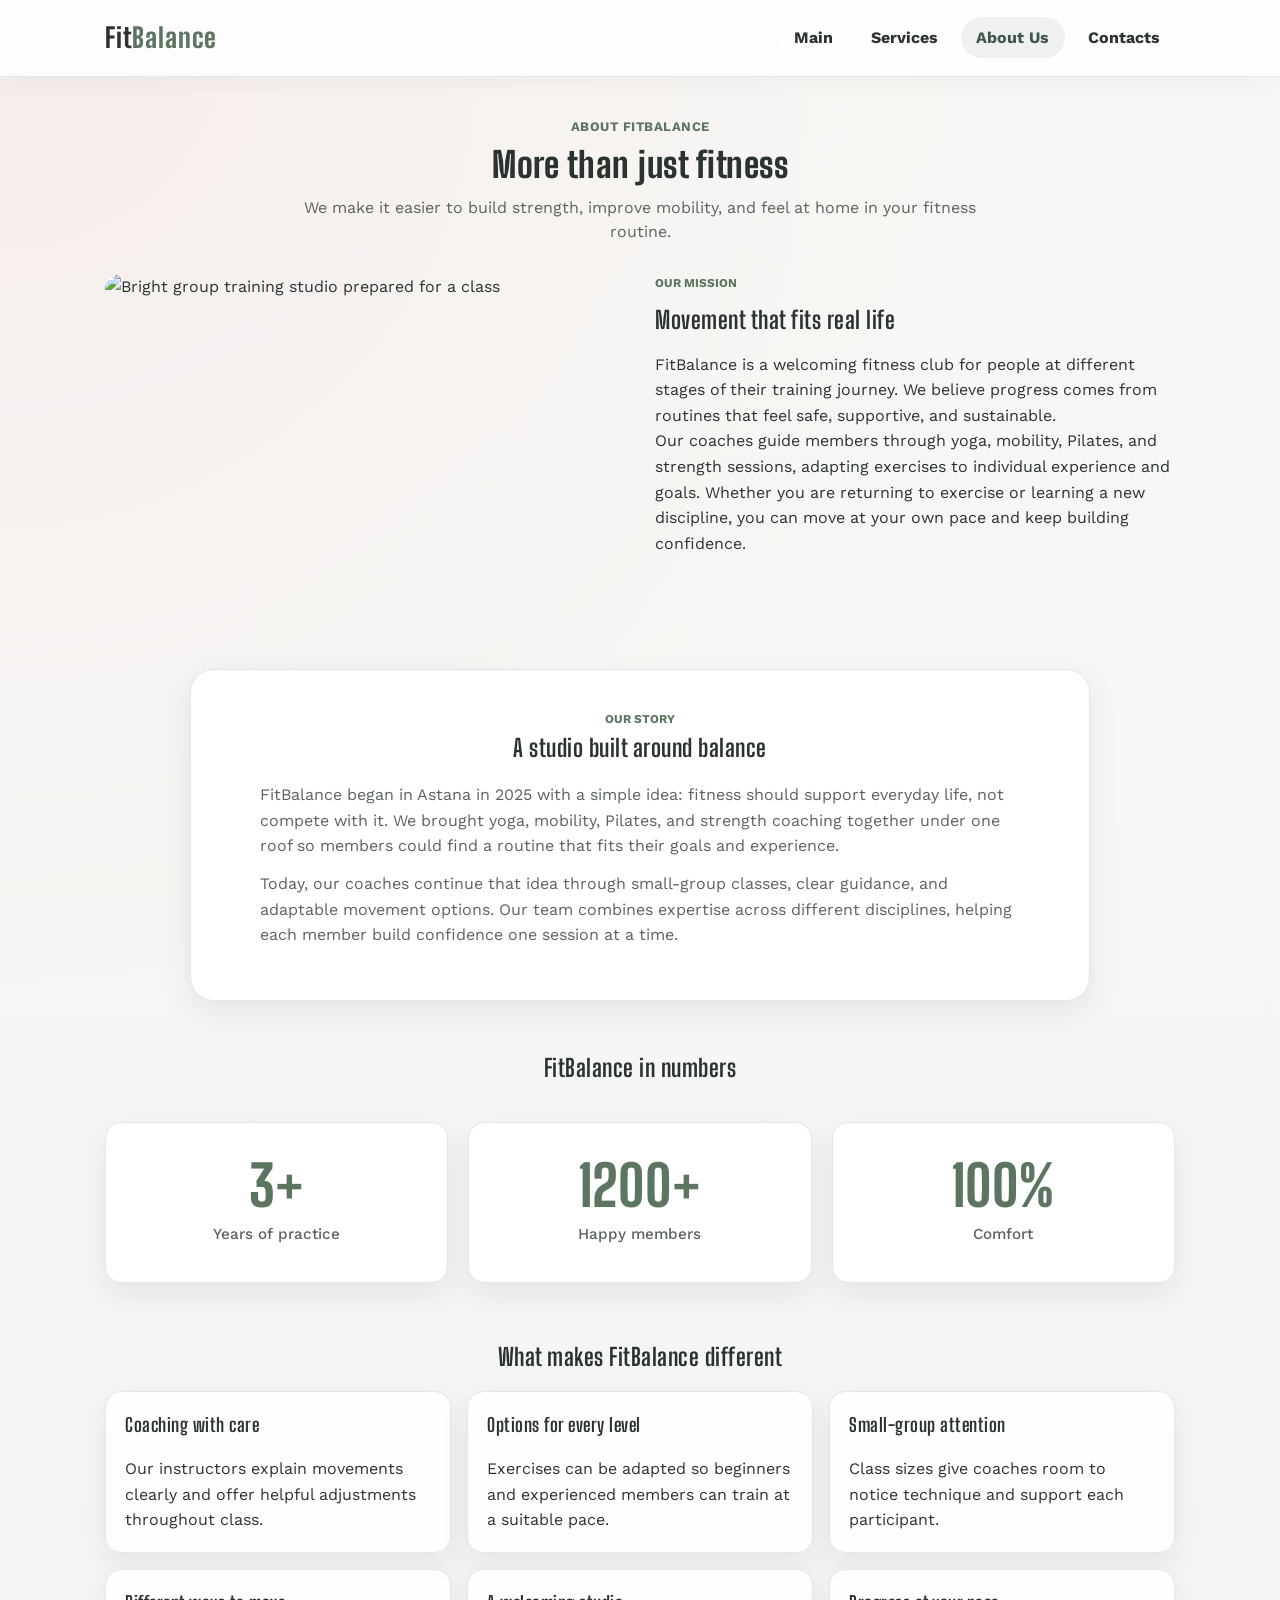
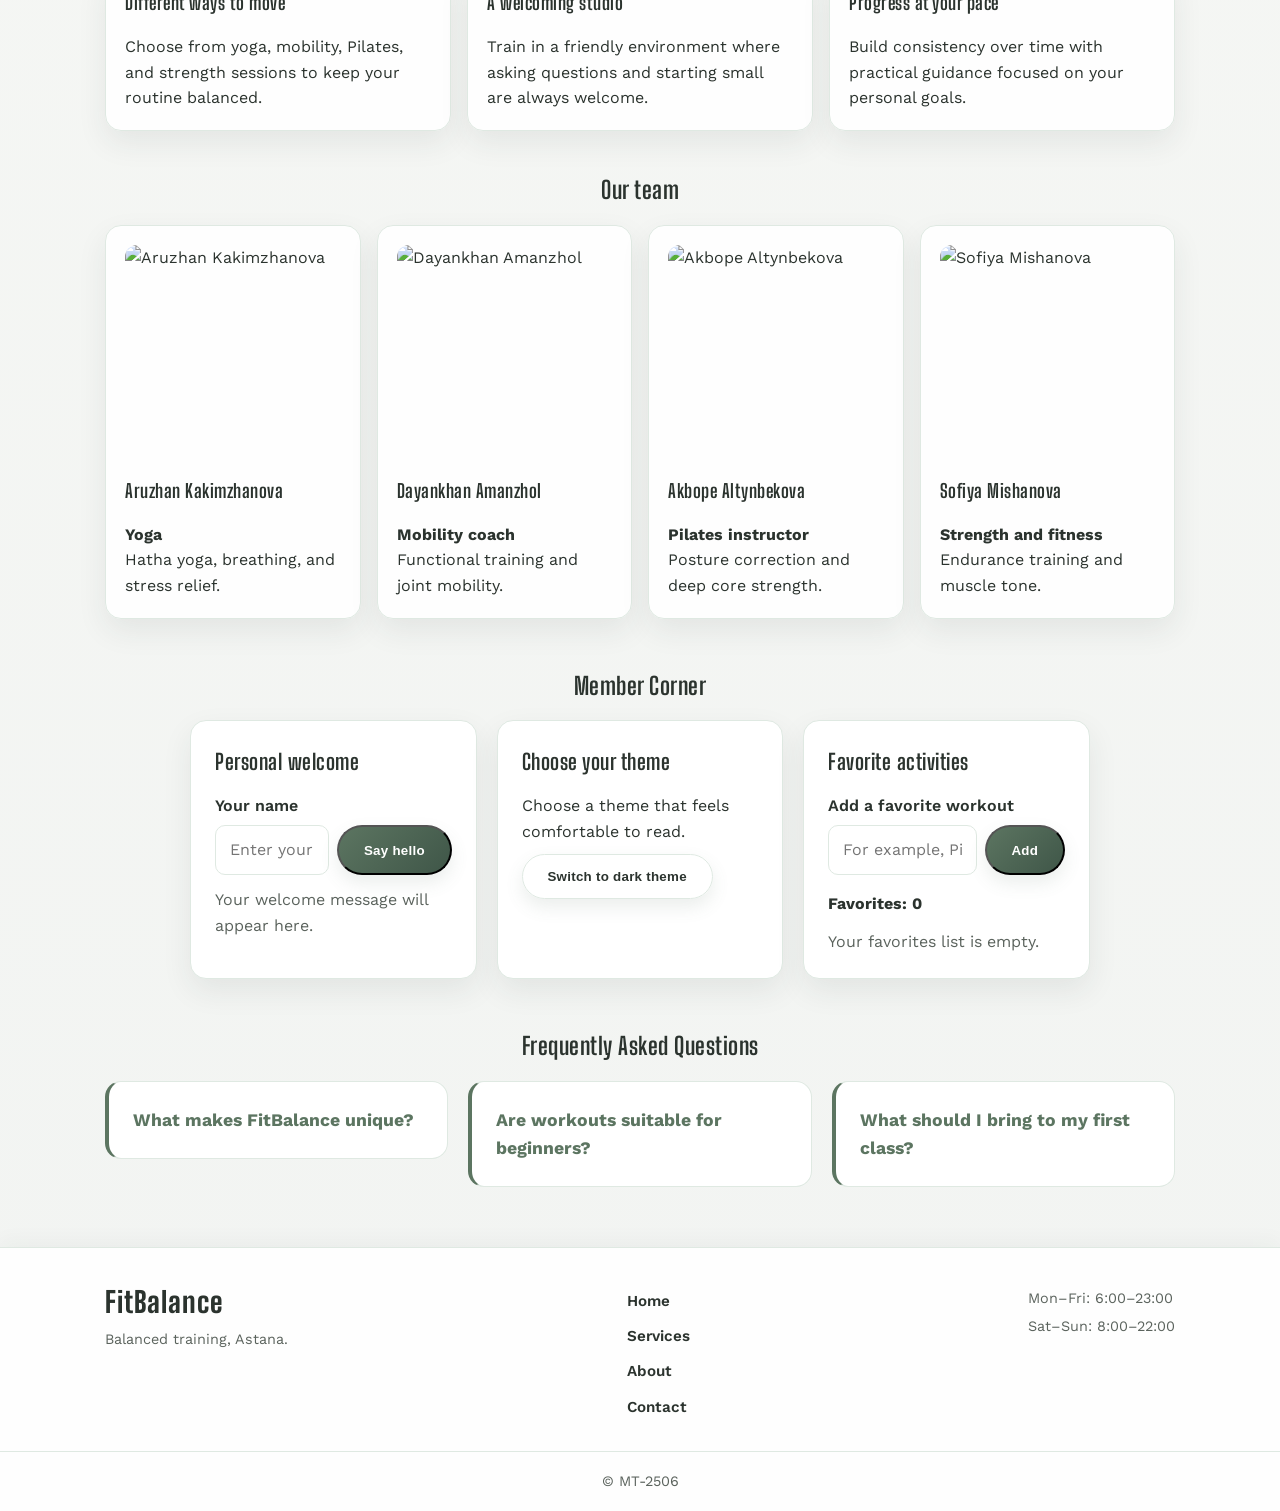
==== commit db338cb5: "Add jQuery interactions and form validation" ====
--- a/group project/about.html
+++ b/group project/about.html
@@ -162,11 +162,11 @@
             <p id="favorite-message" class="interactive-status" role="status" aria-live="polite"></p>
           </form>
           <p id="favorite-count" class="favorite-count">Favorites: 0</p>
+          <p id="favorite-empty" class="interactive-status">Your favorites list is empty.</p>
           <ul id="favorite-list" class="favorite-list" aria-label="Favorite workouts"></ul>
         </article>
       </div>
     </section>
-    <section class="faq-section">
     <section class="faq-section">
       <h2>Frequently Asked Questions</h2>
       <div class="faq-grid">
@@ -210,6 +210,7 @@
 
   <p class="site-footer__copy">&copy; MT-2506 </p>
 </footer>
+  <script src="https://code.jquery.com/jquery-3.7.1.min.js" defer></script>
   <script src="team-interactions.js" defer></script>
 </body>
 </html>
--- a/group project/css/style.css
+++ b/group project/css/style.css
@@ -1168,6 +1168,61 @@
 
 .faq-answer[hidden] {
   display: none;
+}
+
+.category-filters {
+  margin-top: 1rem;
+  border: 0;
+}
+
+.category-filters legend {
+  margin-bottom: 0.5rem;
+  font-weight: 600;
+}
+
+.category-filter-list {
+  display: flex;
+  flex-wrap: wrap;
+  gap: 0.5rem;
+}
+
+.category-filter {
+  padding: 0.45rem 0.75rem;
+  color: var(--primary-green-dark);
+  background: var(--soft-bg);
+  border: 1px solid var(--border-color);
+  border-radius: 999px;
+  font: inherit;
+  cursor: pointer;
+}
+
+.category-filter:hover,
+.category-filter.is-selected {
+  color: var(--white);
+  background: var(--primary-green);
+  border-color: var(--primary-green);
+}
+
+.category-filter:focus-visible,
+.favorite-remove:focus-visible {
+  outline: 3px solid var(--accent-pink-deep);
+  outline-offset: 2px;
+}
+
+.field-error,
+.status-error {
+  color: #a3212d;
+  font-weight: 600;
+}
+
+.field-error {
+  margin: 0.25rem 0 0;
+  font-size: 0.9rem;
+}
+
+.booking-form input[aria-invalid="true"],
+.booking-form select[aria-invalid="true"] {
+  border-color: #a3212d;
 }
 
 body.dark-theme {
